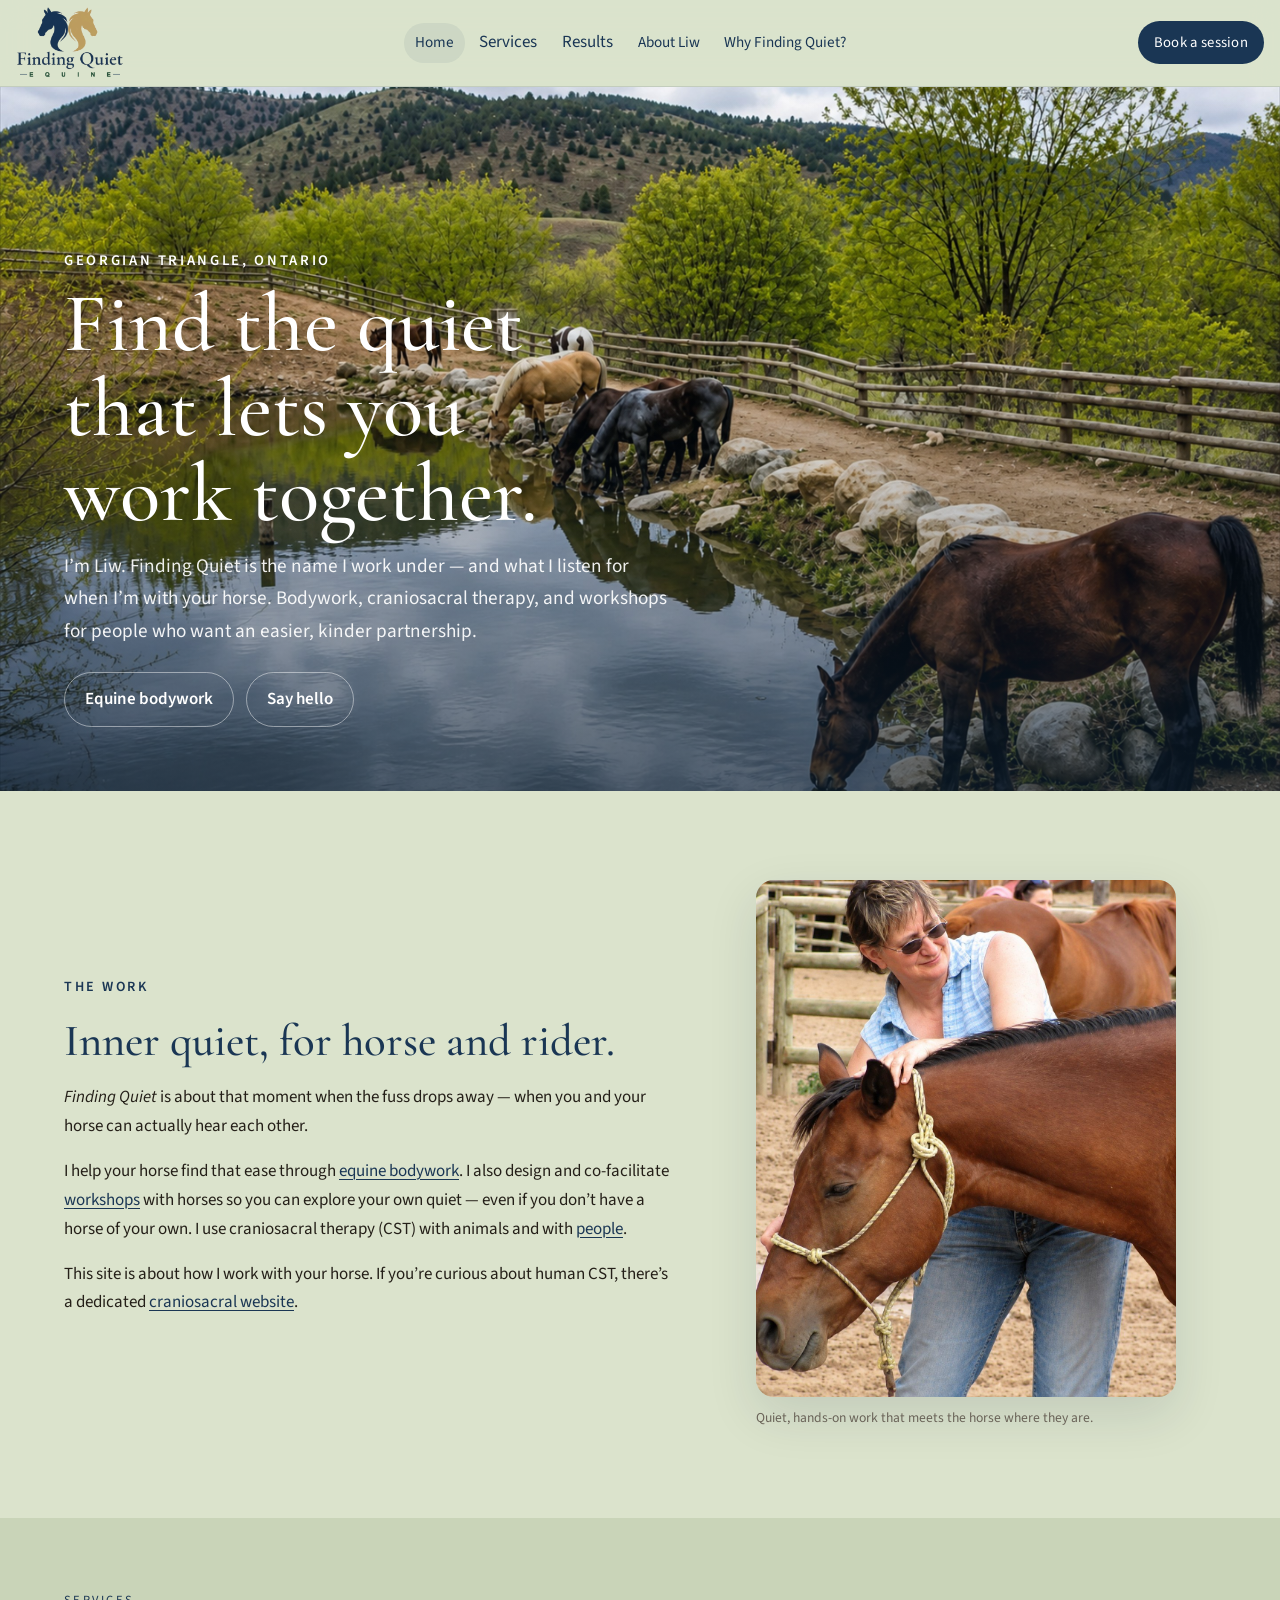
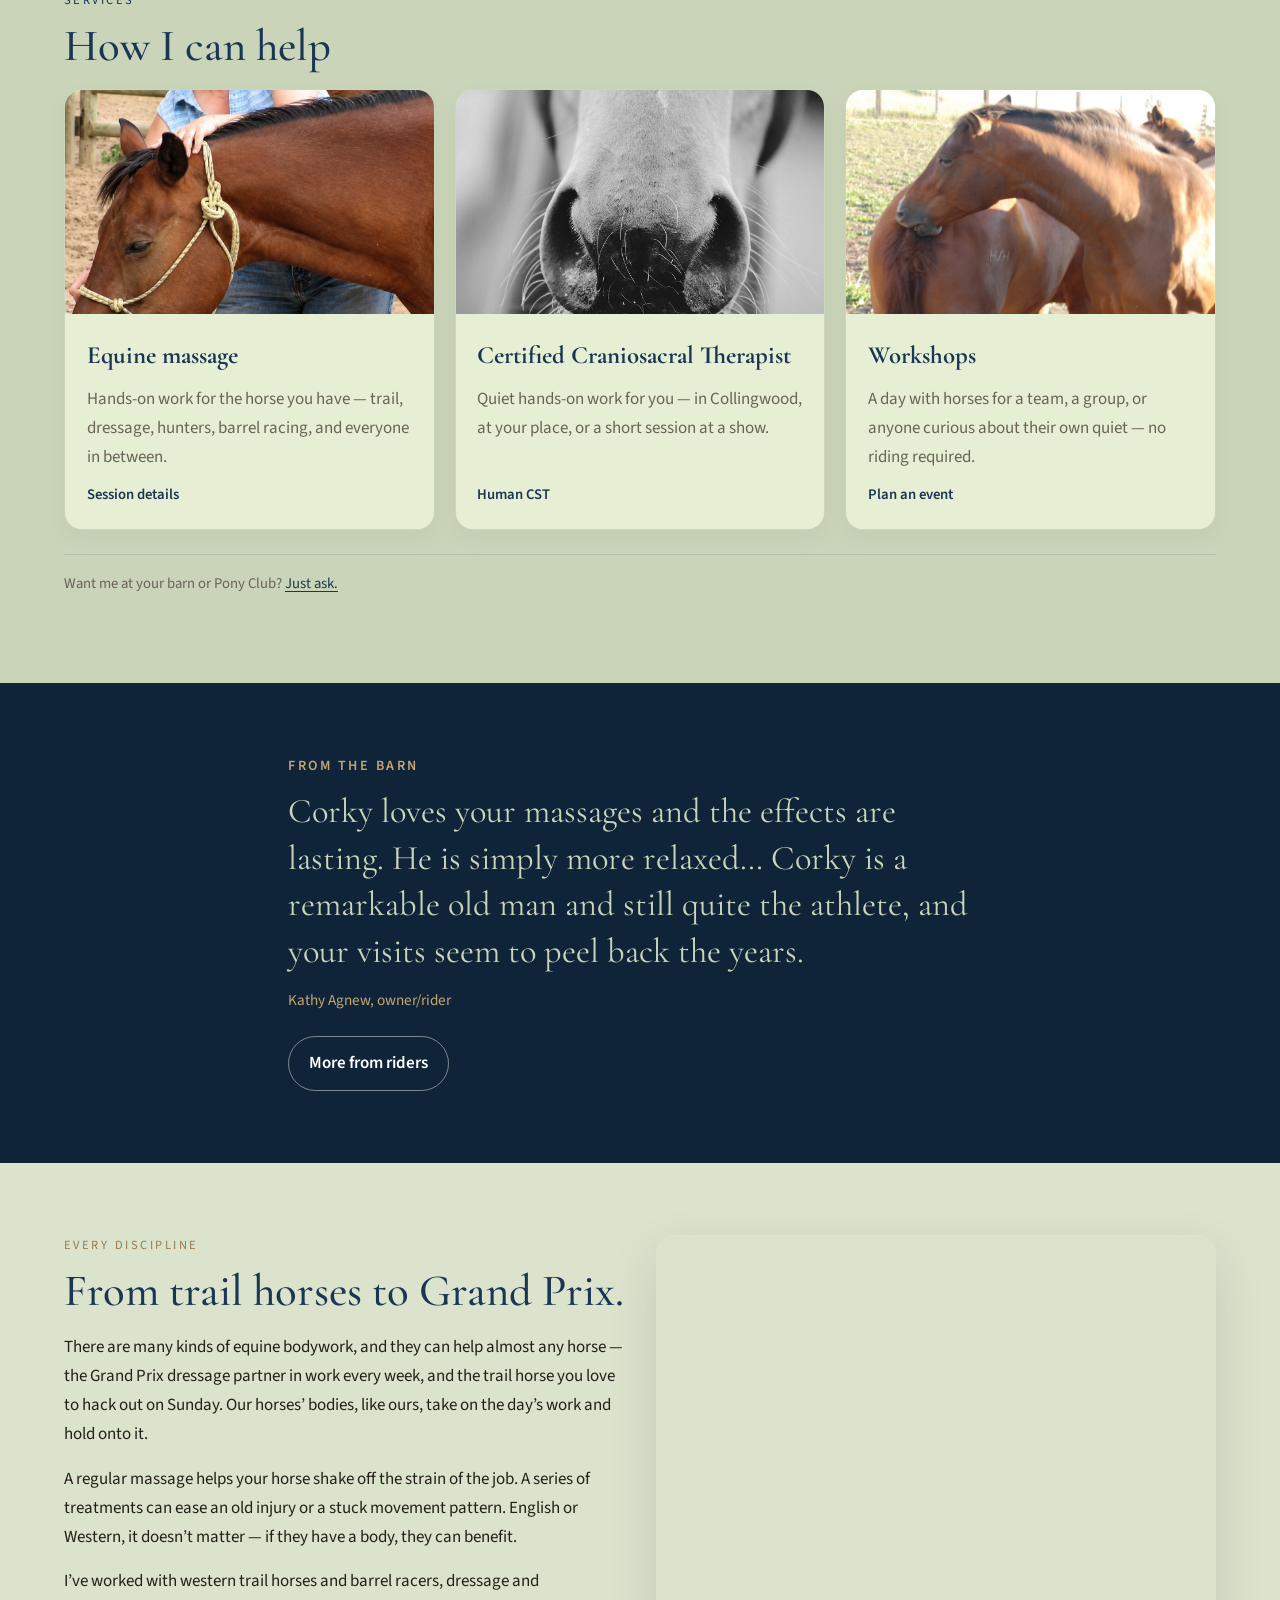
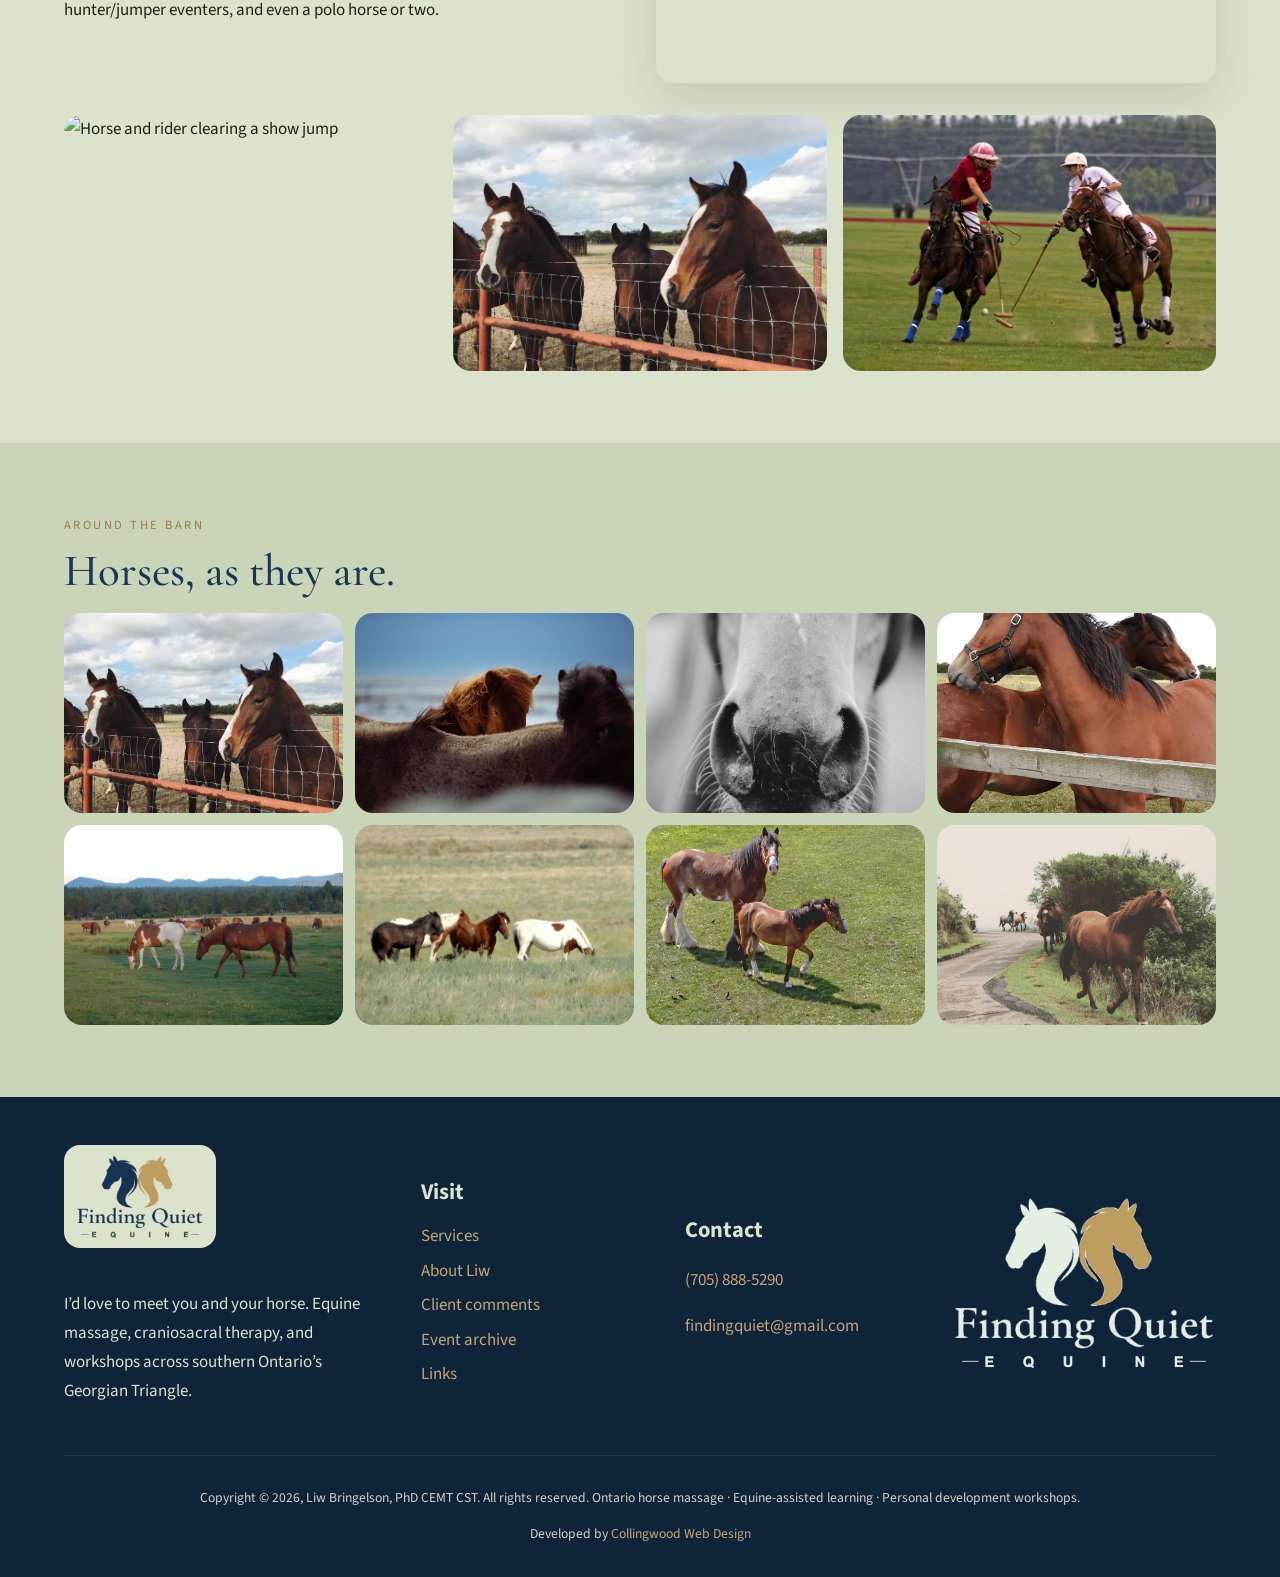
==== index.html @ 09d2da00 "Publish craniosacral bio, navy labels, and the Collaborative Health map. Co-authored-by: Cursor <cur" ====
<!DOCTYPE html>
<html lang="en">
<head>
  <meta charset="utf-8">
  <meta name="viewport" content="width=device-width, initial-scale=1">
  <title>Finding Quiet Equine | Ontario Horse Massage &amp; Craniosacral</title>
  <meta name="description" content="Finding Quiet Equine supports you and your horse through equine bodywork, craniosacral therapy, and workshops across Ontario’s Georgian Triangle.">
  <link rel="icon" href="favicon.png" type="image/png">
  <link rel="preconnect" href="https://fonts.googleapis.com">
  <link rel="preconnect" href="https://fonts.gstatic.com" crossorigin>
  <link href="https://fonts.googleapis.com/css2?family=Cormorant+Garamond:ital,wght@0,500;0,600;1,500&family=Source+Sans+3:wght@400;600;700&display=swap" rel="stylesheet">
  <link rel="stylesheet" href="css/styles.css">
</head>
<body>
  <a class="skip" href="#main">Skip to content</a>
  <header class="site-header">
    <div class="header-inner">
      <a class="logo" href="index.html">
        <img src="images/logo.png" alt="Finding Quiet Equine" width="220" height="149">
      </a>
      <button class="nav-toggle" type="button" aria-expanded="false" aria-controls="site-nav">Menu</button>
      <nav class="site-nav" id="site-nav" aria-label="Primary">
        <a href="index.html" aria-current="page">Home</a>
        <div class="nav-item">
          <button type="button">Services</button>
          <div class="dropdown">
            <a href="services.html">Overview</a>
            <a href="equine-massage.html">Equine Massage</a>
            <a href="craniosacral.html">Craniosacral</a>
            <a href="workshops.html">Workshops</a>
          </div>
        </div>
        <div class="nav-item">
          <button type="button">Results</button>
          <div class="dropdown">
            <a href="results.html">Overview</a>
            <a href="resources.html">Resources</a>
            <a href="comments.html">Comments</a>
            <a href="effects.html">Effects</a>
          </div>
        </div>
        <a href="about.html">About Liw</a>
        <a href="why-finding-quiet.html">Why Finding Quiet?</a>
      </nav>
      <a class="header-cta" href="about.html#contact">Book a session</a>
    </div>
  </header>

  <main id="main">
    <section class="hero">
      <img src="images/horses-drinking-2.jpg" alt="Horses drinking at a quiet pond after massage">
      <div class="hero-copy">
        <p class="kicker">Georgian Triangle, Ontario</p>
        <h1>Find the quiet that lets you work together.</h1>
        <p class="lede">I’m Liw. Finding Quiet is the name I work under — and what I listen for when I’m with your horse. Bodywork, craniosacral therapy, and workshops for people who want an easier, kinder partnership.</p>
        <div class="btn-row">
          <a class="btn btn-ghost" href="equine-massage.html">Equine bodywork</a>
          <a class="btn btn-ghost" href="about.html#contact">Say hello</a>
        </div>
      </div>
    </section>

    <section class="section">
      <div class="wrap split">
        <div class="prose">
          <p class="eyebrow eyebrow-lg eyebrow-navy">The work</p>
          <h2>Inner quiet, for horse and rider.</h2>
          <p><em>Finding Quiet</em> is about that moment when the fuss drops away — when you and your horse can actually hear each other.</p>
          <p>I help your horse find that ease through <a href="equine-massage.html">equine bodywork</a>. I also design and co-facilitate <a href="workshops.html">workshops</a> with horses so you can explore your own quiet — even if you don’t have a horse of your own. I use craniosacral therapy (CST) with animals and with <a href="craniosacral.html">people</a>.</p>
          <p>This site is about how I work with your horse. If you’re curious about human CST, there’s a dedicated <a href="http://findingquiet-cs.squarespace.com" rel="noopener">craniosacral website</a>.</p>
        </div>
        <figure>
          <img src="images/woman-petting-horse.jpg" alt="Liw with a calm bay horse">
          <figcaption class="caption">Quiet, hands-on work that meets the horse where they are.</figcaption>
        </figure>
      </div>
    </section>

    <section class="section section-cream">
      <div class="wrap">
        <p class="eyebrow eyebrow-navy">Services</p>
        <h2>How I can help</h2>
        <div class="cards">
          <a class="card" href="equine-massage.html">
            <div class="card-media">
              <img src="images/woman-petting-horse.jpg" alt="Liw with a calm bay horse">
            </div>
            <div class="card-body">
              <h3>Equine massage</h3>
              <p>Hands-on work for the horse you have — trail, dressage, hunters, barrel racing, and everyone in between.</p>
              <span class="more">Session details</span>
            </div>
          </a>
          <a class="card" href="craniosacral.html">
            <div class="card-media">
              <img src="images/horse-muzzle-bw.jpg" alt="Close black-and-white view of a horse’s muzzle">
            </div>
            <div class="card-body">
              <h3>Certified Craniosacral Therapist</h3>
              <p>Quiet hands-on work for you — in Collingwood, at your place, or a short session at a show.</p>
              <span class="more">Human CST</span>
            </div>
          </a>
          <a class="card" href="workshops.html">
            <div class="card-media">
              <img src="images/horses-resting.jpg" alt="Two horses resting, one leaning along the other’s side. Photo: Cheryl Dudley, CC BY 2.0" title="Cheryl Dudley, CC BY 2.0">
            </div>
            <div class="card-body">
              <h3>Workshops</h3>
              <p>A day with horses for a team, a group, or anyone curious about their own quiet — no riding required.</p>
              <span class="more">Plan an event</span>
            </div>
          </a>
        </div>
        <p class="note">Want me at your barn or Pony Club? <a href="about.html#contact">Just ask.</a></p>
      </div>
    </section>

    <section class="section section-navy">
      <div class="wrap quote-feature">
        <p class="eyebrow eyebrow-lg">From the barn</p>
        <blockquote>
          <p>Corky loves your massages and the effects are lasting. He is simply more relaxed… Corky is a remarkable old man and still quite the athlete, and your visits seem to peel back the years.</p>
          <footer>Kathy Agnew, owner/rider</footer>
        </blockquote>
        <a class="btn btn-ghost" href="comments.html">More from riders</a>
      </div>
    </section>

    <section class="section">
      <div class="wrap">
        <div class="two-col">
          <div>
            <p class="eyebrow">Every discipline</p>
            <h2>From trail horses to Grand Prix.</h2>
            <div class="prose">
              <p>There are many kinds of equine bodywork, and they can help almost any horse — the Grand Prix dressage partner in work every week, and the trail horse you love to hack out on Sunday. Our horses’ bodies, like ours, take on the day’s work and hold onto it.</p>
              <p>A regular massage helps your horse shake off the strain of the job. A series of treatments can ease an old injury or a stuck movement pattern. English or Western, it doesn’t matter — if they have a body, they can benefit.</p>
              <p>I’ve worked with western trail horses and barrel racers, dressage and hunter/jumper eventers, and even a polo horse or two.</p>
            </div>
          </div>
          <div class="map-embed">
            <iframe src="https://www.google.com/maps/embed?pb=!1m18!1m12!1m3!1d2845.6629522701023!2d-80.22694659999999!3d44.501572599999996!2m3!1f0!2f0!3f0!3m2!1i1024!2i768!4f13.1!3m3!1m2!1s0x882a7bd9382f4d71%3A0x2194c592717ca873!2sCollaborative%20Health%20Group!5e0!3m2!1sen!2sca!4v1789477790032!5m2!1sen!2sca" title="Collaborative Health Group on Google Maps" width="600" height="450" style="border:0;" allowfullscreen="" loading="lazy" referrerpolicy="strict-origin-when-cross-origin"></iframe>
          </div>
        </div>
        <div class="photo-row" style="margin-top: 2rem">
          <figure>
            <img src="https://media.cwd-cdn.com/finding-quiet/images/hunter-jumper.jpg" alt="Horse and rider clearing a show jump">
          </figure>
          <figure>
            <img src="images/bay-horses-fence.jpg" alt="Three bay horses looking over a farm fence">
          </figure>
          <figure>
            <img class="polo-hit" src="images/polo-hitting.jpg" alt="Polo player striking the ball on the field">
          </figure>
        </div>
      </div>
    </section>

    <section class="section section-cream">
      <div class="wrap">
        <p class="eyebrow">Around the barn</p>
        <h2>Horses, as they are.</h2>
        <div class="gallery">
          <figure>
            <img src="images/bay-horses-fence.jpg" alt="Three bay horses looking over a farm fence">
          </figure>
          <figure>
            <img src="images/horses-nuzzling.jpg" alt="Horses standing close on a cold morning">
          </figure>
          <figure>
            <img src="images/horse-muzzle-bw.jpg" alt="Black and white close-up of a horse muzzle">
          </figure>
          <figure>
            <img src="images/horses-grooming.jpg" alt="Two horses standing close in a paddock">
          </figure>
          <figure>
            <img src="images/horses-sunriver.jpg" alt="Horses in a pasture in Sunriver">
          </figure>
          <figure>
            <img src="images/wild-horses-3.jpg" alt="Horses walking through open grass">
          </figure>
          <figure>
            <img src="images/large-small-horse.jpg" alt="A large horse and a small horse standing together">
          </figure>
          <figure>
            <img src="images/horses-paved-road.jpg" alt="Horses standing on a paved country road">
          </figure>
        </div>
      </div>
    </section>
  </main>

  <footer class="site-footer">
    <div class="wrap footer-grid">
      <div>
        <a class="footer-logo" href="index.html">
          <img src="images/logo.png" alt="Finding Quiet Equine" width="220" height="149">
        </a>
        <p>I’d love to meet you and your horse. Equine massage, craniosacral therapy, and workshops across southern Ontario’s Georgian Triangle.</p>
      </div>
      <div>
        <h3>Visit</h3>
        <ul>
          <li><a href="services.html">Services</a></li>
          <li><a href="about.html">About Liw</a></li>
          <li><a href="comments.html">Client comments</a></li>
          <li><a href="events.html">Event archive</a></li>
          <li><a href="links.html">Links</a></li>
        </ul>
      </div>
      <div>
        <h3>Contact</h3>
        <p><a href="tel:+17058885290">(705) 888-5290</a></p>
        <p><a href="mailto:findingquiet@gmail.com">findingquiet@gmail.com</a></p>
      </div>
      <div class="footer-sketch" aria-hidden="true">
        <img src="images/logo-light.png" alt="">
      </div>
    </div>
    <div class="wrap legal">
      <p>Copyright © 2026, Liw Bringelson, PhD CEMT CST. All rights reserved. Ontario horse massage · Equine-assisted learning · Personal development workshops.</p>
      <p class="credit">Developed by <a href="https://www.collingwoodwebdesign.com/" rel="noopener">Collingwood Web Design</a></p>
    </div>
  </footer>
  <script src="js/nav.js"></script>
</body>
</html>
---- css/styles.css ----
:root {
  --navy: #1a3654;
  --navy-deep: #0f2438;
  --navy-soft: #2c4a6e;
  --cream: #c9d4b8;
  --paper: #dbe3cc;
  --card: #e6efd4;
  --tan: #c4a574;
  --tan-deep: #9a7b4f;
  --sage: #5d6f5b;
  --ink: #241f18;
  --muted: #6a6358;
  --line: rgba(26, 54, 84, 0.12);
  --white: #ffffff;
  --shadow: 0 18px 50px rgba(15, 36, 56, 0.12);
  --radius: 18px;
  --header-h: 5.35rem;
  --max: 72rem;
  --font-display: "Cormorant Garamond", "Times New Roman", serif;
  --font-body: "Source Sans 3", "Segoe UI", sans-serif;
}

*,
*::before,
*::after {
  box-sizing: border-box;
}

html {
  scroll-behavior: smooth;
}

body {
  margin: 0;
  color: var(--ink);
  background: var(--paper);
  font-family: var(--font-body);
  font-size: 1.0625rem;
  line-height: 1.7;
}

img {
  max-width: 100%;
  height: auto;
  display: block;
}

a {
  color: var(--navy);
  text-decoration-thickness: 1px;
  text-underline-offset: 0.18em;
}

a:hover {
  color: var(--tan-deep);
}

.skip {
  position: absolute;
  left: 1rem;
  top: -4rem;
  background: var(--navy);
  color: var(--white);
  padding: 0.6rem 1rem;
  z-index: 100;
}

.skip:focus {
  top: 1rem;
}

.wrap {
  width: min(calc(100% - 2rem), var(--max));
  margin-inline: auto;
}

.site-header {
  position: sticky;
  top: 0;
  z-index: 40;
  background: color-mix(in srgb, var(--paper) 92%, transparent);
  backdrop-filter: blur(14px);
  border-bottom: 1px solid var(--line);
}

.header-inner {
  width: min(calc(100% - 2rem), 80rem);
  margin-inline: auto;
  min-height: var(--header-h);
  display: flex;
  align-items: center;
  justify-content: space-between;
  gap: 0.75rem;
  position: relative;
}

.logo {
  display: flex;
  align-items: center;
  text-decoration: none;
  color: var(--navy);
  flex-shrink: 0;
}

.logo img {
  height: 4.55rem;
  width: auto;
  max-width: none;
}

.nav-toggle {
  display: none;
  border: 1px solid var(--navy);
  background: var(--navy);
  color: var(--white);
  border-radius: 999px;
  padding: 0.45rem 0.9rem;
  font: inherit;
  font-size: 0.9rem;
  font-weight: 600;
  cursor: pointer;
}

.nav-toggle:hover,
.nav-toggle[aria-expanded="true"] {
  background: var(--navy-soft);
  border-color: var(--navy-soft);
  color: var(--white);
}

.site-nav {
  display: flex;
  align-items: center;
  gap: 0.15rem;
}

.site-nav a {
  text-decoration: none;
  color: var(--navy);
  padding: 0.45rem 0.7rem;
  font-size: 0.95rem;
  border-radius: 999px;
}

.site-nav a:hover,
.site-nav a[aria-current="page"] {
  background: rgba(26, 54, 84, 0.07);
}

.nav-item {
  position: relative;
}

.nav-item > button {
  background: none;
  border: 0;
  font: inherit;
  color: var(--navy);
  padding: 0.45rem 0.7rem;
  border-radius: 999px;
  cursor: pointer;
}

.nav-item > button:hover,
.nav-item.open > button {
  background: rgba(26, 54, 84, 0.07);
}

.dropdown {
  display: none;
  position: absolute;
  top: calc(100% + 0.35rem);
  left: 0;
  min-width: 13rem;
  background: var(--white);
  border: 1px solid var(--line);
  border-radius: 14px;
  box-shadow: var(--shadow);
  padding: 0.4rem;
  z-index: 20;
}

.nav-item.open .dropdown,
.nav-item:hover .dropdown {
  display: grid;
}

.dropdown a {
  border-radius: 10px;
}

.header-cta {
  display: inline-flex;
  align-items: center;
  background: var(--navy);
  color: var(--white) !important;
  text-decoration: none;
  padding: 0.55rem 1rem;
  border-radius: 999px;
  font-size: 0.92rem;
  letter-spacing: 0.02em;
  white-space: nowrap;
}

.header-cta:hover {
  background: var(--navy-soft);
}

.hero {
  position: relative;
  min-height: min(82vh, 44rem);
  display: grid;
  align-items: end;
  color: var(--white);
  overflow: hidden;
}

.hero img,
.page-hero img {
  position: absolute;
  inset: 0;
  width: 100%;
  height: 100%;
  object-fit: cover;
}

.hero::after,
.page-hero::after {
  content: "";
  position: absolute;
  inset: 0;
}

.hero::after {
  background: linear-gradient(
    to top,
    rgba(15, 36, 56, 0.58) 0%,
    rgba(15, 36, 56, 0.22) 38%,
    rgba(15, 36, 56, 0.04) 68%,
    transparent 100%
  );
}

.page-hero::after {
  background: linear-gradient(
    to top,
    rgba(15, 36, 56, 0.6) 0%,
    rgba(15, 36, 56, 0.28) 55%,
    rgba(15, 36, 56, 0.08) 100%
  );
}

.hero-copy,
.page-hero-copy {
  position: relative;
  z-index: 1;
  width: min(calc(100% - 2rem), var(--max));
  margin: 0 auto 4rem;
}

.kicker {
  display: inline-block;
  letter-spacing: 0.22em;
  text-transform: uppercase;
  font-size: 0.78rem;
  color: var(--tan);
  margin-bottom: 0.6rem;
}

.hero .kicker,
.page-hero .kicker {
  color: var(--white);
  font-size: 0.92rem;
  font-weight: 600;
  letter-spacing: 0.18em;
}

.page-hero .kicker-navy {
  color: var(--navy);
}

.hero h1,
.page-hero h1 {
  font-family: var(--font-display);
  font-weight: 500;
  font-size: clamp(2.6rem, 7vw, 5.2rem);
  line-height: 1.02;
  margin: 0 0 0.8rem;
  max-width: 14ch;
}

.lede {
  max-width: 38rem;
  font-size: 1.2rem;
  margin: 0 0 1.5rem;
  color: rgba(255, 255, 255, 0.92);
}

.btn-row {
  display: flex;
  flex-wrap: wrap;
  gap: 0.75rem;
}

.btn {
  display: inline-flex;
  align-items: center;
  justify-content: center;
  text-decoration: none;
  border-radius: 999px;
  padding: 0.75rem 1.25rem;
  font-weight: 600;
}

.btn-primary {
  background: var(--tan);
  color: var(--navy-deep) !important;
}

.btn-primary:hover {
  background: #d4b98a;
}

.section-navy .btn-primary {
  background: var(--paper);
  color: var(--navy) !important;
}

.section-navy .btn-primary:hover {
  background: var(--cream);
}

.btn-ghost {
  background: transparent;
  color: var(--white) !important;
  border: 1px solid rgba(255, 255, 255, 0.45);
}

.btn-ghost:hover {
  background: rgba(255, 255, 255, 0.12);
}

.page-hero {
  position: relative;
  min-height: 22rem;
  display: grid;
  align-items: end;
  color: var(--white);
  overflow: hidden;
}

.page-hero-copy {
  margin-bottom: 2.4rem;
}

.page-hero h1 {
  max-width: 20ch;
  font-size: clamp(2.1rem, 5vw, 3.6rem);
}

.section {
  padding: 4.5rem 0;
}

.section-cream {
  background: var(--cream);
}

.section-navy {
  background: var(--navy-deep);
  color: var(--cream);
}

.section-navy a {
  color: var(--tan);
}

.eyebrow {
  letter-spacing: 0.2em;
  text-transform: uppercase;
  font-size: 0.78rem;
  color: var(--tan-deep);
  margin: 0 0 0.6rem;
}

.eyebrow-lg {
  color: var(--tan-deep);
  font-size: 0.88rem;
  font-weight: 600;
  letter-spacing: 0.18em;
}

.eyebrow-navy {
  color: var(--navy);
}

.section-navy .eyebrow-lg {
  color: var(--tan);
}

h2 {
  font-family: var(--font-display);
  font-size: clamp(1.9rem, 4vw, 2.8rem);
  font-weight: 500;
  line-height: 1.15;
  margin: 0 0 1rem;
  color: var(--navy);
}

.section-navy h2 {
  color: var(--cream);
}

.prose {
  max-width: 44rem;
}

.prose p,
.prose li {
  margin: 0 0 1rem;
}

.prose ul {
  padding-left: 1.15rem;
}

.split {
  display: grid;
  grid-template-columns: 1.1fr 0.9fr;
  gap: 2.5rem;
  align-items: center;
}

.split img,
.frame img {
  width: 100%;
  border-radius: var(--radius);
  box-shadow: var(--shadow);
}

.caption {
  font-size: 0.85rem;
  color: var(--muted);
  margin-top: 0.55rem;
}

.cards {
  display: grid;
  grid-template-columns: repeat(3, 1fr);
  gap: 1.25rem;
}

.card {
  background: var(--card);
  border: 1px solid color-mix(in srgb, var(--sage) 20%, transparent);
  border-radius: var(--radius);
  padding: 0;
  overflow: hidden;
  display: flex;
  flex-direction: column;
  text-decoration: none;
  color: inherit;
  box-shadow: 0 8px 24px rgba(15, 36, 56, 0.04);
  transition: transform 0.22s ease, box-shadow 0.22s ease;
}

.card-media {
  height: 14rem;
  flex-shrink: 0;
  overflow: hidden;
  background: #c5b89a;
}

.card-media img,
.card img {
  width: 100%;
  height: 14rem;
  object-fit: cover;
  object-position: center 50%;
  flex-shrink: 0;
}

.card-body {
  padding: 1.25rem 1.35rem 1.4rem;
  display: flex;
  flex-direction: column;
  gap: 0.6rem;
  flex: 1;
  background: var(--card);
}

.card:not(:has(img)) {
  padding: 1.4rem;
}

.card:hover {
  transform: translateY(-3px);
  box-shadow: var(--shadow);
  color: inherit;
}

.card h3 {
  font-family: var(--font-display);
  font-size: 1.55rem;
  margin: 0;
  color: var(--navy);
}

.card p {
  margin: 0;
  color: var(--muted);
  flex: 1;
}

.card .more {
  font-weight: 600;
  color: var(--navy);
  font-size: 0.92rem;
}

.photo-row {
  display: grid;
  grid-template-columns: repeat(3, 1fr);
  gap: 1rem;
}

.photo-row figure {
  margin: 0;
}

.photo-row img {
  width: 100%;
  height: 16rem;
  object-fit: cover;
  border-radius: var(--radius);
}

.photo-row .polo-hit {
  object-position: center 70%;
}

.map-embed iframe {
  display: block;
  width: 100%;
  height: 28rem;
  border: 0;
  border-radius: var(--radius);
  box-shadow: var(--shadow);
}

.gallery {
  display: grid;
  grid-template-columns: repeat(4, 1fr);
  gap: 0.75rem;
}

.gallery figure {
  margin: 0;
}

.gallery img {
  width: 100%;
  height: 12.5rem;
  object-fit: cover;
  border-radius: var(--radius);
}

.quote {
  background: var(--white);
  border-left: 4px solid var(--tan);
  border-radius: 0 var(--radius) var(--radius) 0;
  padding: 1.3rem 1.4rem;
  margin: 0 0 1.25rem;
}

.quote p {
  font-family: var(--font-display);
  font-size: 1.25rem;
  line-height: 1.45;
  margin: 0 0 0.85rem;
}

.quote footer {
  color: var(--muted);
  font-size: 0.92rem;
}

.quote-feature {
  max-width: 44rem;
}

.quote-feature blockquote {
  margin: 0 0 1.4rem;
}

.quote-feature blockquote p {
  font-family: var(--font-display);
  font-size: clamp(1.55rem, 3.4vw, 2.15rem);
  line-height: 1.35;
  color: var(--cream);
  margin: 0 0 0.85rem;
}

.quote-feature footer {
  color: var(--tan);
  font-size: 0.95rem;
}

.steps {
  display: grid;
  gap: 1rem;
}

.step {
  display: grid;
  grid-template-columns: auto 1fr;
  gap: 1rem;
  align-items: start;
}

.step h3 {
  margin: 0 0 0.25rem;
  color: var(--navy);
}

.step p {
  margin: 0;
}

.num {
  width: 2.3rem;
  height: 2.3rem;
  border-radius: 50%;
  background: var(--navy);
  color: var(--cream);
  display: grid;
  place-items: center;
  font-weight: 700;
}

.rate-list {
  display: grid;
  gap: 0.8rem;
  margin: 1.2rem 0;
}

.rate {
  background: var(--white);
  border-radius: 14px;
  padding: 1rem 1.15rem;
  border: 1px solid var(--line);
}

.rate strong {
  display: block;
  color: var(--navy);
}

.compare {
  display: grid;
  grid-template-columns: 1fr 1fr;
  gap: 0.75rem;
  margin: 1rem 0 2rem;
}

.compare figure {
  margin: 0;
}

.compare img {
  width: 100%;
  height: 14rem;
  object-fit: cover;
  border-radius: 12px;
}

.compare figcaption {
  font-size: 0.82rem;
  color: var(--muted);
  margin-top: 0.4rem;
}

.link-list {
  display: grid;
  gap: 1rem;
}

.link-card {
  background: var(--white);
  border: 1px solid var(--line);
  border-radius: 14px;
  padding: 1.1rem 1.2rem;
}

.link-card h3 {
  margin: 0 0 0.35rem;
  font-size: 1.15rem;
}

.timeline {
  display: grid;
  gap: 1.5rem;
}

.timeline h3 {
  margin: 0 0 0.5rem;
  color: var(--navy);
}

.note {
  font-size: 0.92rem;
  color: var(--muted);
  border-top: 1px solid var(--line);
  padding-top: 1rem;
  margin-top: 1.5rem;
}

.contact-panel {
  display: grid;
  grid-template-columns: 1.2fr 0.8fr;
  gap: 2rem;
  align-items: center;
}

.contact-actions a {
  display: block;
  font-size: 1.2rem;
  font-weight: 600;
  text-decoration: none;
  margin-bottom: 0.45rem;
}

.site-footer {
  background: var(--navy-deep);
  color: #d7cfc3;
  padding: 3rem 0 2rem;
}

.footer-grid {
  display: grid;
  grid-template-columns: 1.4fr 1fr 1fr 1.15fr;
  gap: 2rem;
  align-items: center;
}

.footer-logo {
  display: inline-block;
  background: var(--paper);
  border-radius: 16px;
  padding: 0.55rem 0.75rem 0.45rem;
  margin: 0 0 1rem;
}

.footer-logo img {
  height: 5.4rem;
  width: auto;
}

.footer-grid > div:first-child > p {
  color: var(--paper);
}

.site-footer h2,
.site-footer h3 {
  font-size: 1.4rem;
  margin: 0 0 0.7rem;
}

.site-footer h2 {
  color: var(--cream);
}

.site-footer h3 {
  color: var(--paper);
}

.site-footer a {
  color: var(--tan);
  text-decoration: none;
}

.footer-grid a:hover {
  color: var(--paper);
  text-decoration: underline;
  text-underline-offset: 0.2em;
}

.site-footer ul {
  list-style: none;
  margin: 0;
  padding: 0;
}

.site-footer li {
  margin-bottom: 0.35rem;
}

.footer-sketch {
  display: flex;
  justify-content: flex-end;
  align-items: center;
  pointer-events: none;
}

.footer-sketch img {
  width: min(100%, 16.5rem);
  height: auto;
}

.legal {
  margin-top: 2rem;
  padding-top: 1rem;
  border-top: 1px solid rgba(255, 255, 255, 0.1);
  font-size: 0.85rem;
  text-align: center;
}

.legal .credit {
  margin: 0.45rem 0 0;
}

.portrait {
  width: 100%;
  max-height: 38rem;
  object-fit: cover;
  object-position: center 18%;
}

.two-col {
  display: grid;
  grid-template-columns: 1fr 1fr;
  gap: 2rem;
  align-items: start;
}

.topic-list {
  columns: 2;
  gap: 2rem;
  margin: 0 0 1.5rem;
  padding-left: 1.2rem;
}

@media (max-width: 1120px) {
  .gallery {
    grid-template-columns: repeat(2, 1fr);
  }

  .split,
  .cards,
  .photo-row,
  .contact-panel,
  .compare,
  .two-col {
    grid-template-columns: 1fr;
  }

  .footer-grid {
    grid-template-columns: 1fr 1fr;
    grid-template-areas:
      "brand brand"
      "visit sketch"
      "contact sketch";
    align-items: start;
  }

  .footer-grid > div:first-child {
    grid-area: brand;
  }

  .footer-grid > div:nth-child(2) {
    grid-area: visit;
  }

  .footer-grid > div:nth-child(3) {
    grid-area: contact;
  }

  .footer-sketch {
    grid-area: sketch;
    align-self: center;
  }

  .topic-list {
    columns: 1;
  }

  :root {
    --header-h: 4.7rem;
  }

  .logo img {
    height: 3.85rem;
  }

  .nav-toggle {
    display: inline-flex;
    margin-left: auto;
  }

  .header-cta {
    display: none;
  }

  .site-nav {
    display: none;
    position: absolute;
    top: var(--header-h);
    left: 0;
    right: 0;
    background: var(--paper);
    border-bottom: 1px solid var(--line);
    flex-direction: column;
    align-items: stretch;
    padding: 0.75rem 1rem 1.1rem;
  }

  body.nav-open .site-nav {
    display: flex;
  }

  .dropdown {
    position: static;
    display: none;
    box-shadow: none;
    border: 0;
    padding: 0 0 0 0.7rem;
    background: transparent;
  }

  .nav-item.open .dropdown {
    display: grid;
  }
}

@media (max-width: 520px) {
  .footer-grid {
    grid-template-columns: 1fr;
    grid-template-areas:
      "brand"
      "visit"
      "contact"
      "sketch";
  }

  .footer-sketch {
    justify-content: flex-start;
  }
}
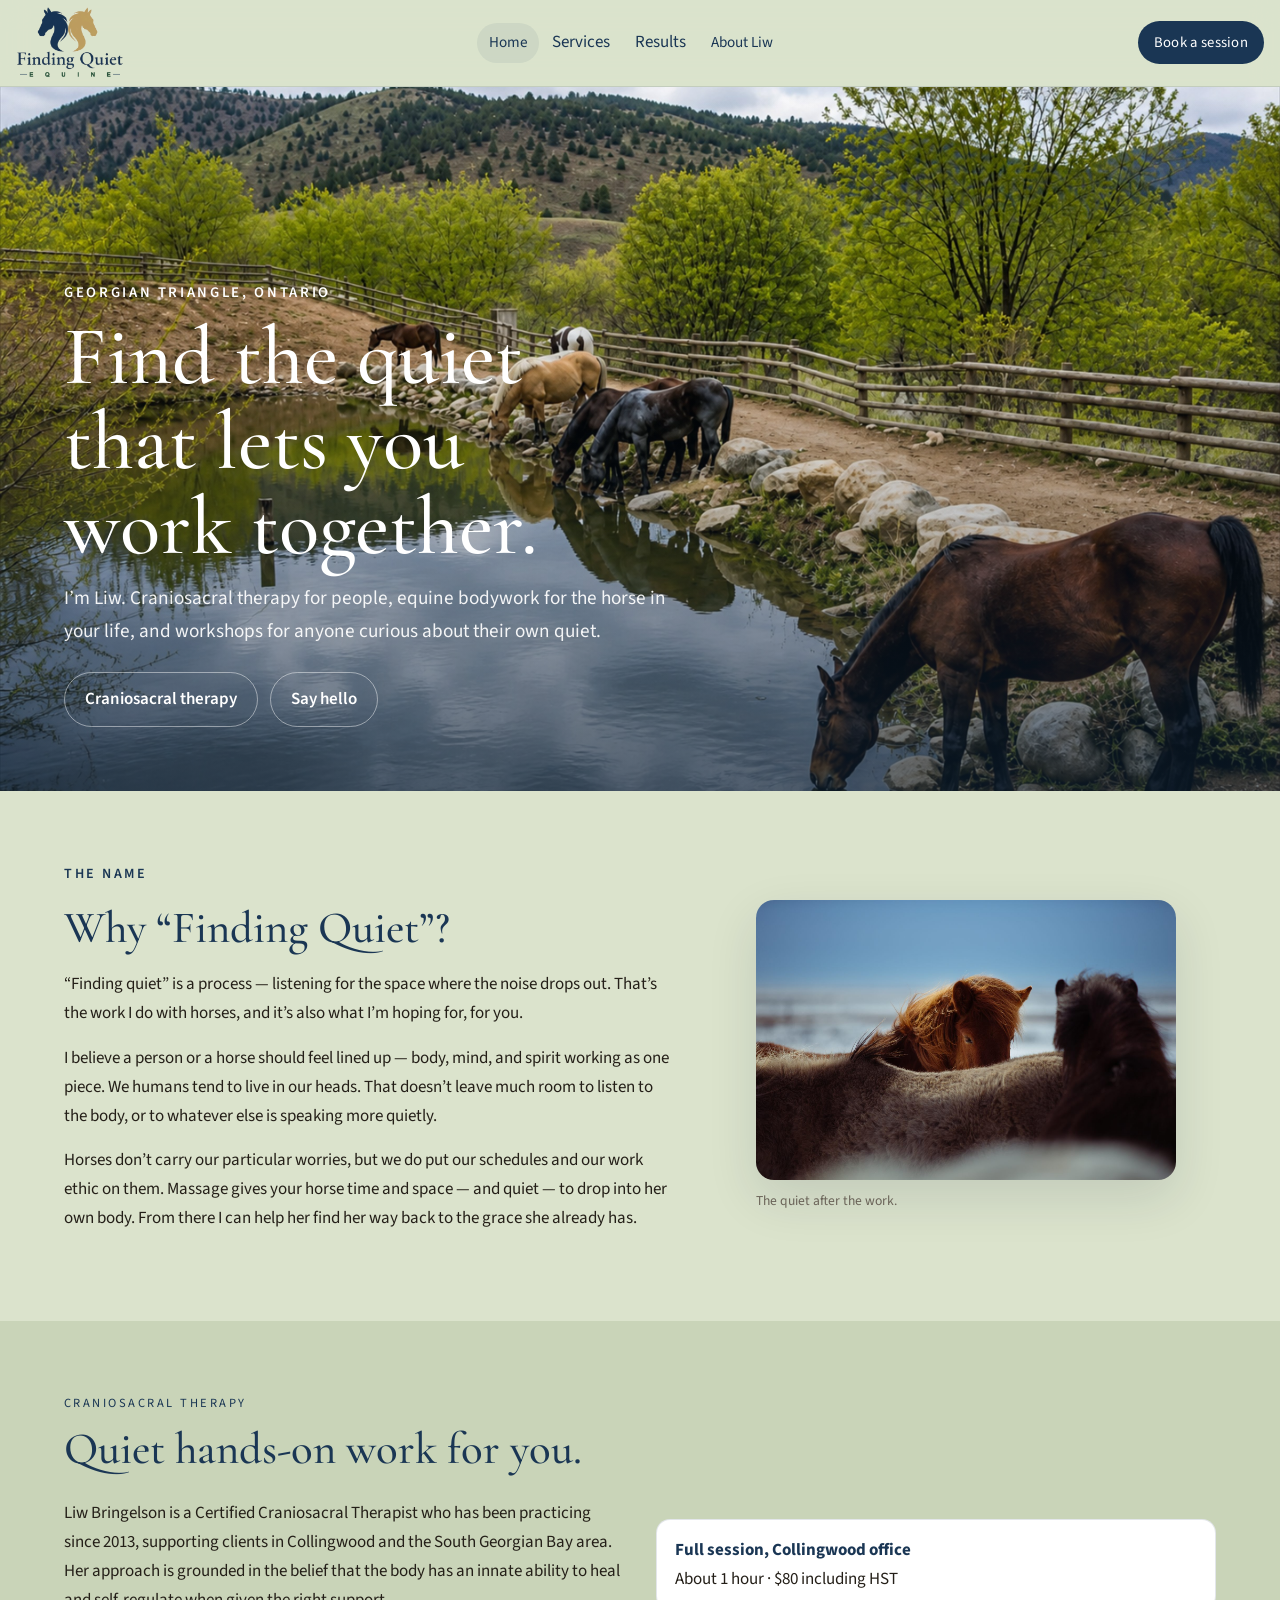
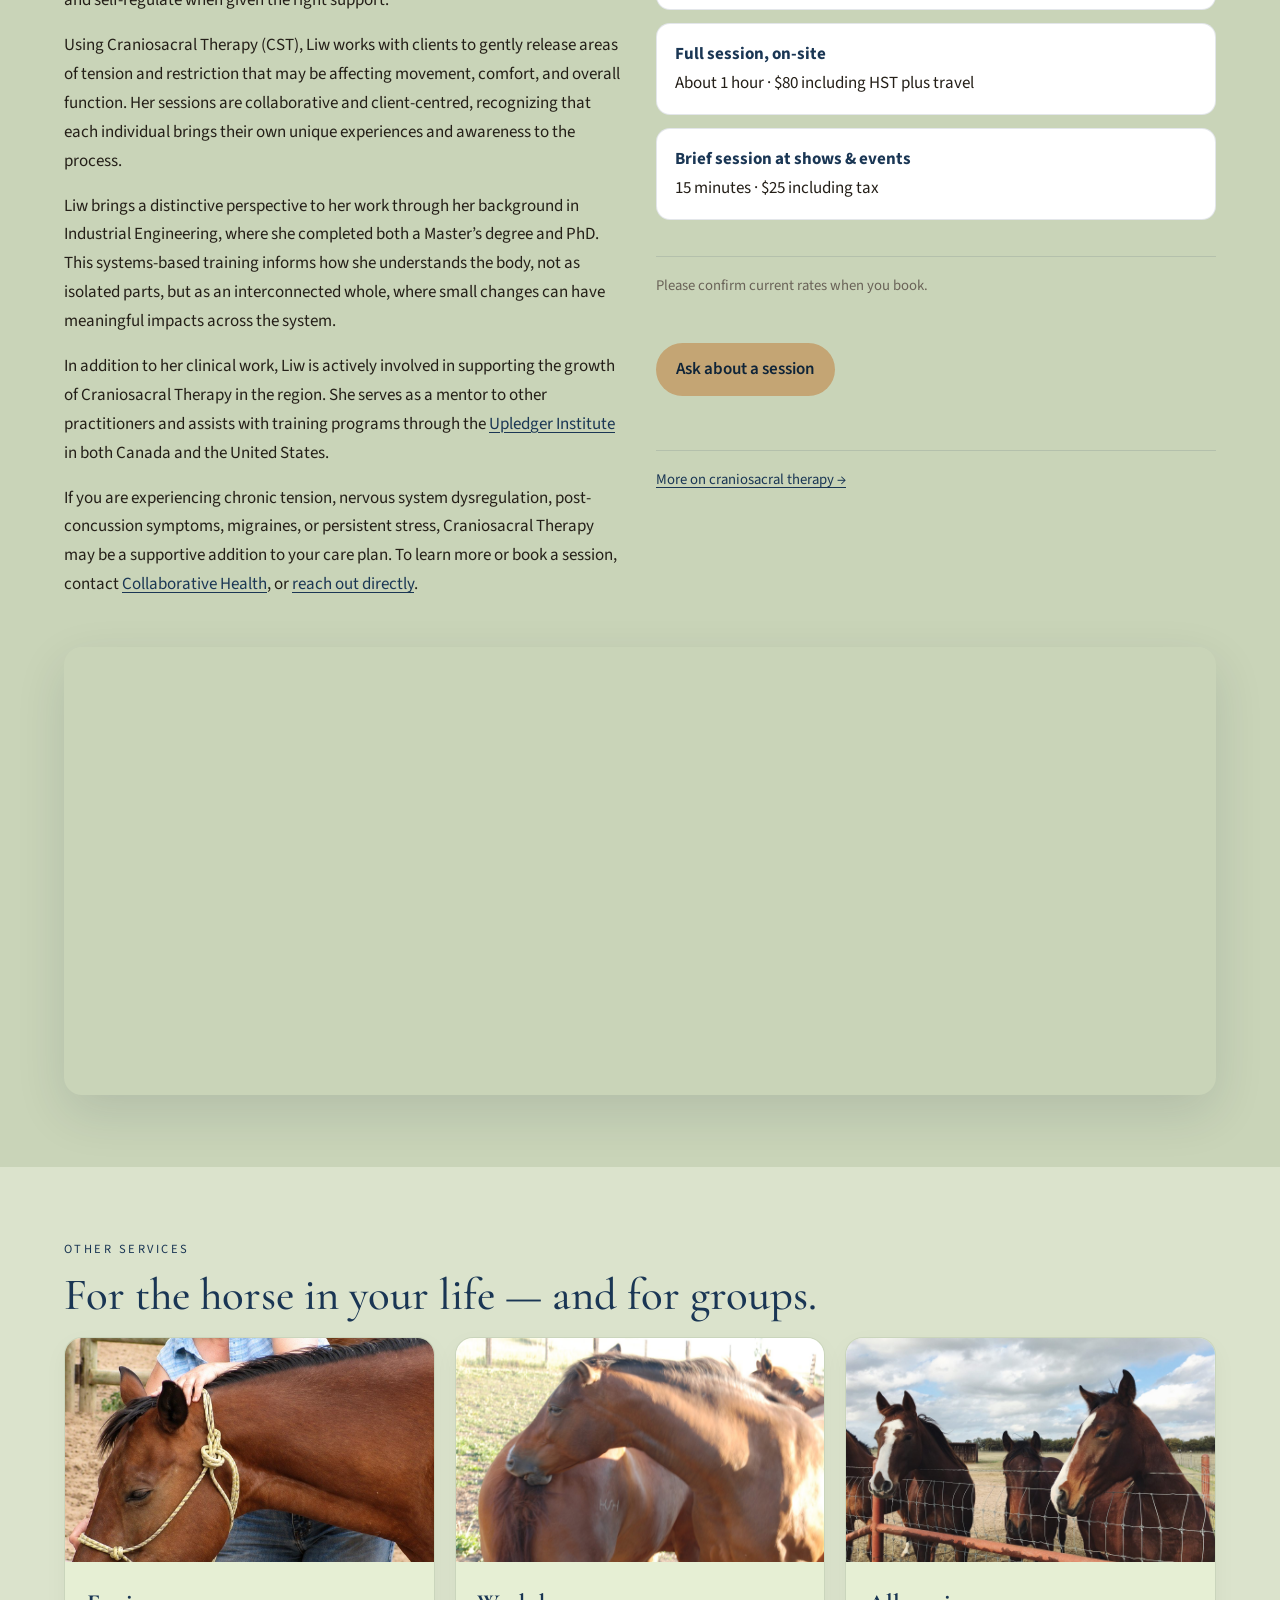
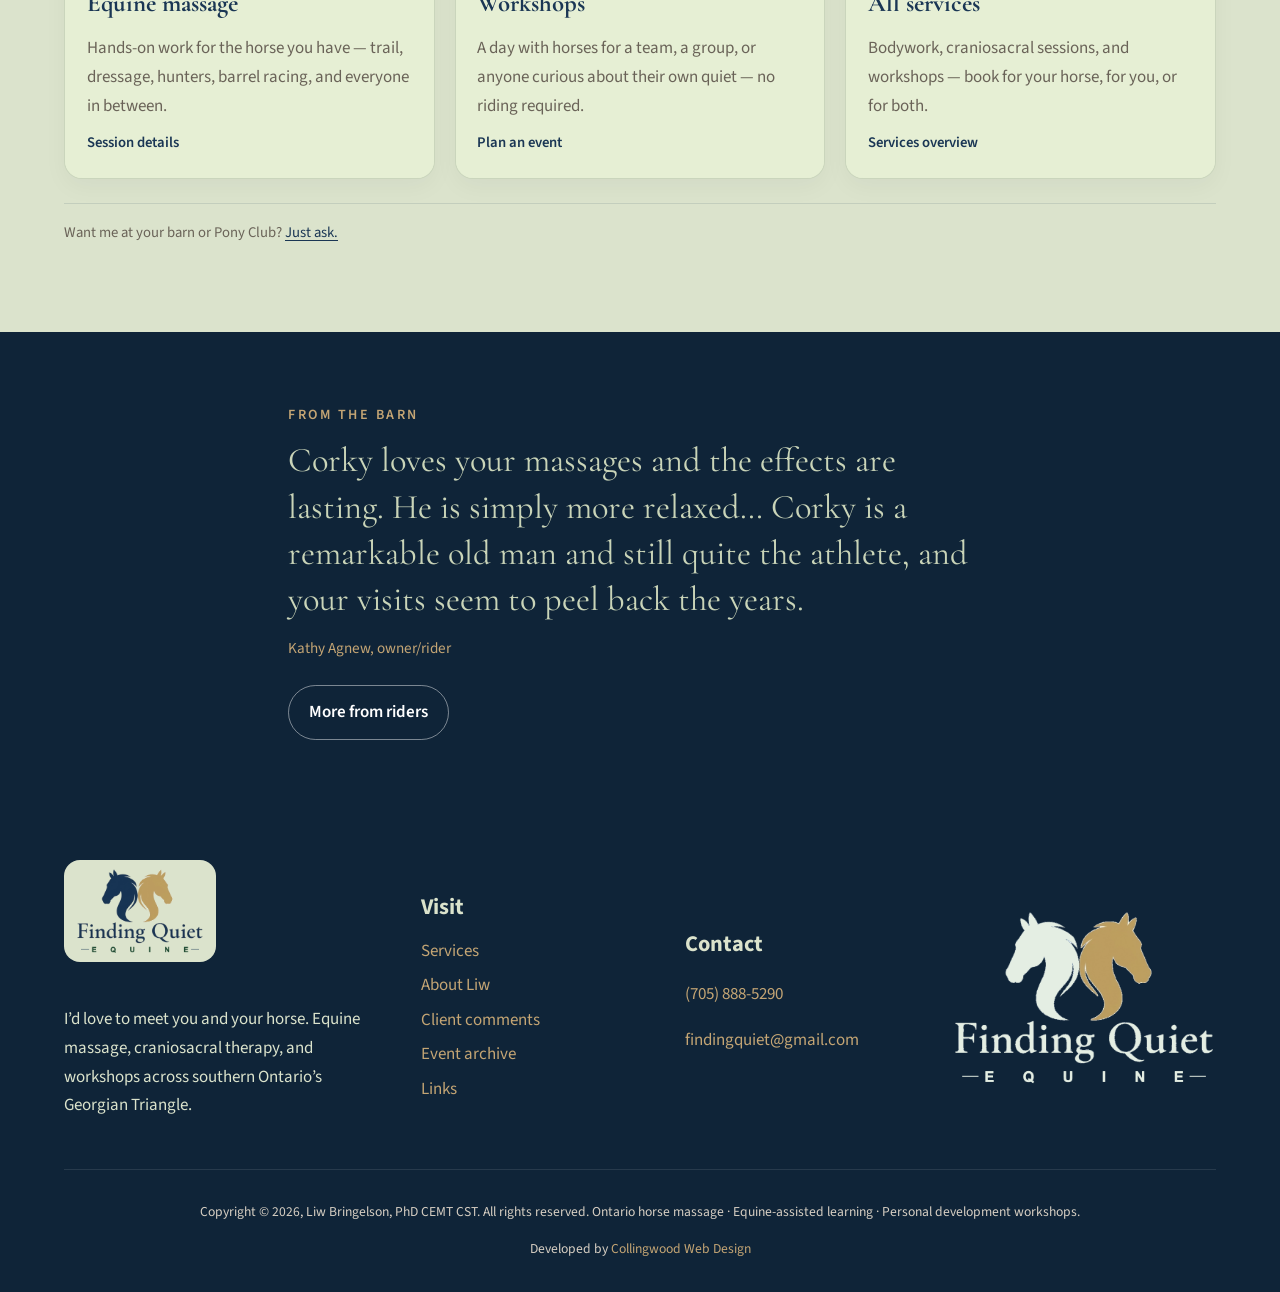
==== commit 7492a3cb: "Make the home page lead with craniosacral and Why Finding Quiet. Fold philosophy and CST content int" ====
--- a/index.html
+++ b/index.html
@@ -3,8 +3,8 @@
 <head>
   <meta charset="utf-8">
   <meta name="viewport" content="width=device-width, initial-scale=1">
-  <title>Finding Quiet Equine | Ontario Horse Massage &amp; Craniosacral</title>
-  <meta name="description" content="Finding Quiet Equine supports you and your horse through equine bodywork, craniosacral therapy, and workshops across Ontario’s Georgian Triangle.">
+  <title>Finding Quiet Equine | Craniosacral Therapy &amp; Horse Massage</title>
+  <meta name="description" content="Finding Quiet with Liw Bringelson — craniosacral therapy for people, equine bodywork, and workshops across Ontario’s Georgian Triangle.">
   <link rel="icon" href="favicon.png" type="image/png">
   <link rel="preconnect" href="https://fonts.googleapis.com">
   <link rel="preconnect" href="https://fonts.gstatic.com" crossorigin>
@@ -40,7 +40,6 @@
           </div>
         </div>
         <a href="about.html">About Liw</a>
-        <a href="why-finding-quiet.html">Why Finding Quiet?</a>
       </nav>
       <a class="header-cta" href="about.html#contact">Book a session</a>
     </div>
@@ -52,34 +51,70 @@
       <div class="hero-copy">
         <p class="kicker">Georgian Triangle, Ontario</p>
         <h1>Find the quiet that lets you work together.</h1>
-        <p class="lede">I’m Liw. Finding Quiet is the name I work under — and what I listen for when I’m with your horse. Bodywork, craniosacral therapy, and workshops for people who want an easier, kinder partnership.</p>
+        <p class="lede">I’m Liw. Craniosacral therapy for people, equine bodywork for the horse in your life, and workshops for anyone curious about their own quiet.</p>
         <div class="btn-row">
-          <a class="btn btn-ghost" href="equine-massage.html">Equine bodywork</a>
+          <a class="btn btn-ghost" href="#craniosacral">Craniosacral therapy</a>
           <a class="btn btn-ghost" href="about.html#contact">Say hello</a>
         </div>
       </div>
     </section>
 
-    <section class="section">
+    <section class="section" id="why-finding-quiet">
       <div class="wrap split">
         <div class="prose">
-          <p class="eyebrow eyebrow-lg eyebrow-navy">The work</p>
-          <h2>Inner quiet, for horse and rider.</h2>
-          <p><em>Finding Quiet</em> is about that moment when the fuss drops away — when you and your horse can actually hear each other.</p>
-          <p>I help your horse find that ease through <a href="equine-massage.html">equine bodywork</a>. I also design and co-facilitate <a href="workshops.html">workshops</a> with horses so you can explore your own quiet — even if you don’t have a horse of your own. I use craniosacral therapy (CST) with animals and with <a href="craniosacral.html">people</a>.</p>
-          <p>This site is about how I work with your horse. If you’re curious about human CST, there’s a dedicated <a href="http://findingquiet-cs.squarespace.com" rel="noopener">craniosacral website</a>.</p>
+          <p class="eyebrow eyebrow-lg eyebrow-navy">The name</p>
+          <h2>Why “Finding Quiet”?</h2>
+          <p>“Finding quiet” is a process — listening for the space where the noise drops out. That’s the work I do with horses, and it’s also what I’m hoping for, for you.</p>
+          <p>I believe a person or a horse should feel lined up — body, mind, and spirit working as one piece. We humans tend to live in our heads. That doesn’t leave much room to listen to the body, or to whatever else is speaking more quietly.</p>
+          <p>Horses don’t carry our particular worries, but we do put our schedules and our work ethic on them. Massage gives your horse time and space — and quiet — to drop into her own body. From there I can help her find her way back to the grace she already has.</p>
         </div>
         <figure>
-          <img src="images/woman-petting-horse.jpg" alt="Liw with a calm bay horse">
-          <figcaption class="caption">Quiet, hands-on work that meets the horse where they are.</figcaption>
+          <img src="images/horses-nuzzling.jpg" alt="Horses standing close together on a cold morning">
+          <figcaption class="caption">The quiet after the work.</figcaption>
         </figure>
       </div>
     </section>
 
-    <section class="section section-cream">
+    <section class="section section-cream" id="craniosacral">
       <div class="wrap">
-        <p class="eyebrow eyebrow-navy">Services</p>
-        <h2>How I can help</h2>
+        <p class="eyebrow eyebrow-navy">Craniosacral therapy</p>
+        <h2>Quiet hands-on work for you.</h2>
+      </div>
+      <div class="wrap two-col" style="margin-top:1.5rem">
+        <div class="prose">
+          <p>Liw Bringelson is a Certified Craniosacral Therapist who has been practicing since 2013, supporting clients in Collingwood and the South Georgian Bay area. Her approach is grounded in the belief that the body has an innate ability to heal and self-regulate when given the right support.</p>
+          <p>Using Craniosacral Therapy (CST), Liw works with clients to gently release areas of tension and restriction that may be affecting movement, comfort, and overall function. Her sessions are collaborative and client-centred, recognizing that each individual brings their own unique experiences and awareness to the process.</p>
+          <p>Liw brings a distinctive perspective to her work through her background in Industrial Engineering, where she completed both a Master’s degree and PhD. This systems-based training informs how she understands the body, not as isolated parts, but as an interconnected whole, where small changes can have meaningful impacts across the system.</p>
+          <p>In addition to her clinical work, Liw is actively involved in supporting the growth of Craniosacral Therapy in the region. She serves as a mentor to other practitioners and assists with training programs through the <a href="https://www.upledger.com/">Upledger Institute</a> in both Canada and the United States.</p>
+          <p>If you are experiencing chronic tension, nervous system dysregulation, post-concussion symptoms, migraines, or persistent stress, Craniosacral Therapy may be a supportive addition to your care plan. To learn more or book a session, contact <a href="https://collaborativehealthcollingwood.com/services/craniosacral-therapy/" rel="noopener">Collaborative Health</a>, or <a href="about.html#contact">reach out directly</a>.</p>
+        </div>
+        <div class="rate-list">
+          <div class="rate">
+            <strong>Full session, Collingwood office</strong>
+            About 1 hour · $80 including HST
+          </div>
+          <div class="rate">
+            <strong>Full session, on-site</strong>
+            About 1 hour · $80 including HST plus travel
+          </div>
+          <div class="rate">
+            <strong>Brief session at shows &amp; events</strong>
+            15 minutes · $25 including tax
+          </div>
+          <p class="note">Please confirm current rates when you book.</p>
+          <p><a class="btn btn-primary" href="about.html#contact">Ask about a session</a></p>
+          <p class="note"><a href="craniosacral.html">More on craniosacral therapy →</a></p>
+        </div>
+      </div>
+      <div class="wrap map-embed" style="margin-top:2rem">
+        <iframe src="https://www.google.com/maps/embed?pb=!1m18!1m12!1m3!1d2845.6629522701023!2d-80.22694659999999!3d44.501572599999996!2m3!1f0!2f0!3f0!3m2!1i1024!2i768!4f13.1!3m3!1m2!1s0x882a7bd9382f4d71%3A0x2194c592717ca873!2sCollaborative%20Health%20Group!5e0!3m2!1sen!2sca!4v1789477790032!5m2!1sen!2sca" title="Collaborative Health Group on Google Maps" width="600" height="450" style="border:0;" allowfullscreen="" loading="lazy" referrerpolicy="strict-origin-when-cross-origin"></iframe>
+      </div>
+    </section>
+
+    <section class="section">
+      <div class="wrap">
+        <p class="eyebrow eyebrow-navy">Other services</p>
+        <h2>For the horse in your life — and for groups.</h2>
         <div class="cards">
           <a class="card" href="equine-massage.html">
             <div class="card-media">
@@ -91,16 +126,6 @@
               <span class="more">Session details</span>
             </div>
           </a>
-          <a class="card" href="craniosacral.html">
-            <div class="card-media">
-              <img src="images/horse-muzzle-bw.jpg" alt="Close black-and-white view of a horse’s muzzle">
-            </div>
-            <div class="card-body">
-              <h3>Certified Craniosacral Therapist</h3>
-              <p>Quiet hands-on work for you — in Collingwood, at your place, or a short session at a show.</p>
-              <span class="more">Human CST</span>
-            </div>
-          </a>
           <a class="card" href="workshops.html">
             <div class="card-media">
               <img src="images/horses-resting.jpg" alt="Two horses resting, one leaning along the other’s side. Photo: Cheryl Dudley, CC BY 2.0" title="Cheryl Dudley, CC BY 2.0">
@@ -109,6 +134,16 @@
               <h3>Workshops</h3>
               <p>A day with horses for a team, a group, or anyone curious about their own quiet — no riding required.</p>
               <span class="more">Plan an event</span>
+            </div>
+          </a>
+          <a class="card" href="services.html">
+            <div class="card-media">
+              <img src="images/bay-horses-fence.jpg" alt="Three bay horses looking over a farm fence">
+            </div>
+            <div class="card-body">
+              <h3>All services</h3>
+              <p>Bodywork, craniosacral sessions, and workshops — book for your horse, for you, or for both.</p>
+              <span class="more">Services overview</span>
             </div>
           </a>
         </div>
@@ -124,69 +159,6 @@
           <footer>Kathy Agnew, owner/rider</footer>
         </blockquote>
         <a class="btn btn-ghost" href="comments.html">More from riders</a>
-      </div>
-    </section>
-
-    <section class="section">
-      <div class="wrap">
-        <div class="two-col">
-          <div>
-            <p class="eyebrow">Every discipline</p>
-            <h2>From trail horses to Grand Prix.</h2>
-            <div class="prose">
-              <p>There are many kinds of equine bodywork, and they can help almost any horse — the Grand Prix dressage partner in work every week, and the trail horse you love to hack out on Sunday. Our horses’ bodies, like ours, take on the day’s work and hold onto it.</p>
-              <p>A regular massage helps your horse shake off the strain of the job. A series of treatments can ease an old injury or a stuck movement pattern. English or Western, it doesn’t matter — if they have a body, they can benefit.</p>
-              <p>I’ve worked with western trail horses and barrel racers, dressage and hunter/jumper eventers, and even a polo horse or two.</p>
-            </div>
-          </div>
-          <div class="map-embed">
-            <iframe src="https://www.google.com/maps/embed?pb=!1m18!1m12!1m3!1d2845.6629522701023!2d-80.22694659999999!3d44.501572599999996!2m3!1f0!2f0!3f0!3m2!1i1024!2i768!4f13.1!3m3!1m2!1s0x882a7bd9382f4d71%3A0x2194c592717ca873!2sCollaborative%20Health%20Group!5e0!3m2!1sen!2sca!4v1789477790032!5m2!1sen!2sca" title="Collaborative Health Group on Google Maps" width="600" height="450" style="border:0;" allowfullscreen="" loading="lazy" referrerpolicy="strict-origin-when-cross-origin"></iframe>
-          </div>
-        </div>
-        <div class="photo-row" style="margin-top: 2rem">
-          <figure>
-            <img src="https://media.cwd-cdn.com/finding-quiet/images/hunter-jumper.jpg" alt="Horse and rider clearing a show jump">
-          </figure>
-          <figure>
-            <img src="images/bay-horses-fence.jpg" alt="Three bay horses looking over a farm fence">
-          </figure>
-          <figure>
-            <img class="polo-hit" src="images/polo-hitting.jpg" alt="Polo player striking the ball on the field">
-          </figure>
-        </div>
-      </div>
-    </section>
-
-    <section class="section section-cream">
-      <div class="wrap">
-        <p class="eyebrow">Around the barn</p>
-        <h2>Horses, as they are.</h2>
-        <div class="gallery">
-          <figure>
-            <img src="images/bay-horses-fence.jpg" alt="Three bay horses looking over a farm fence">
-          </figure>
-          <figure>
-            <img src="images/horses-nuzzling.jpg" alt="Horses standing close on a cold morning">
-          </figure>
-          <figure>
-            <img src="images/horse-muzzle-bw.jpg" alt="Black and white close-up of a horse muzzle">
-          </figure>
-          <figure>
-            <img src="images/horses-grooming.jpg" alt="Two horses standing close in a paddock">
-          </figure>
-          <figure>
-            <img src="images/horses-sunriver.jpg" alt="Horses in a pasture in Sunriver">
-          </figure>
-          <figure>
-            <img src="images/wild-horses-3.jpg" alt="Horses walking through open grass">
-          </figure>
-          <figure>
-            <img src="images/large-small-horse.jpg" alt="A large horse and a small horse standing together">
-          </figure>
-          <figure>
-            <img src="images/horses-paved-road.jpg" alt="Horses standing on a paved country road">
-          </figure>
-        </div>
       </div>
     </section>
   </main>
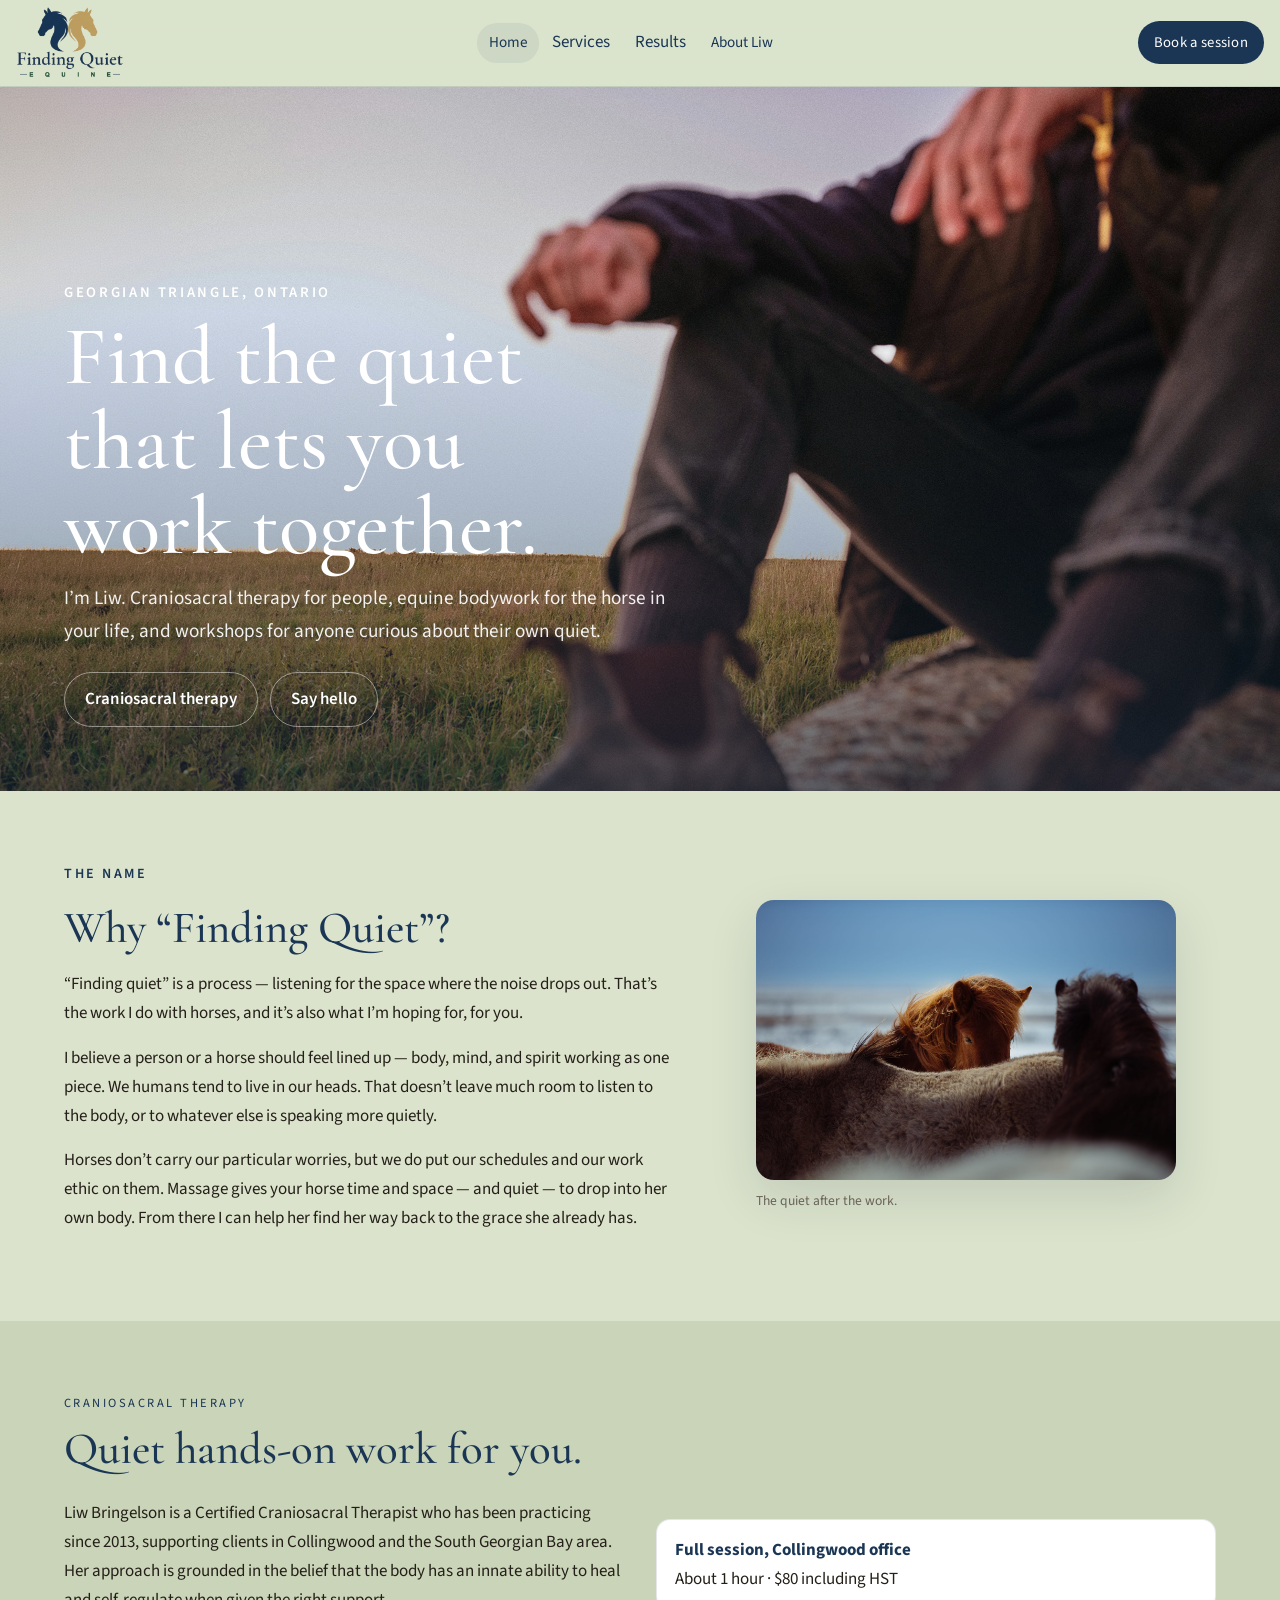
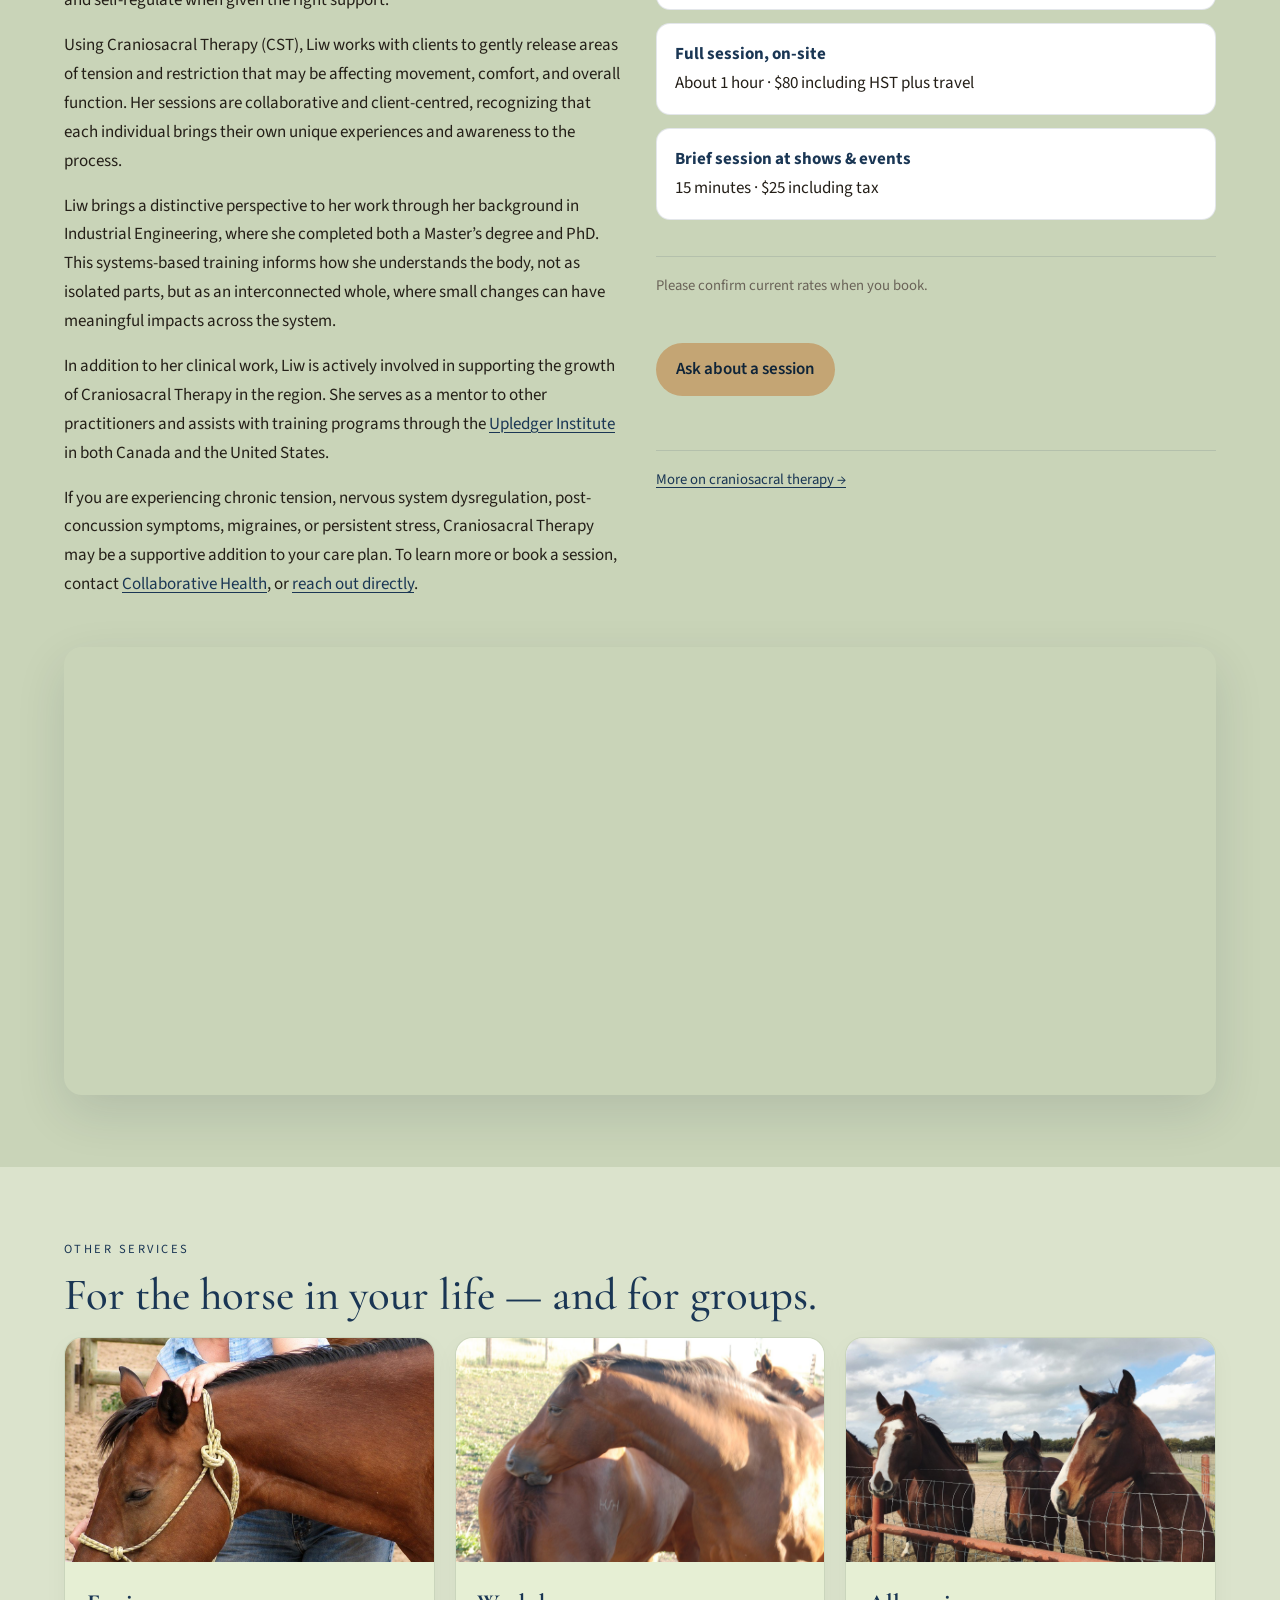
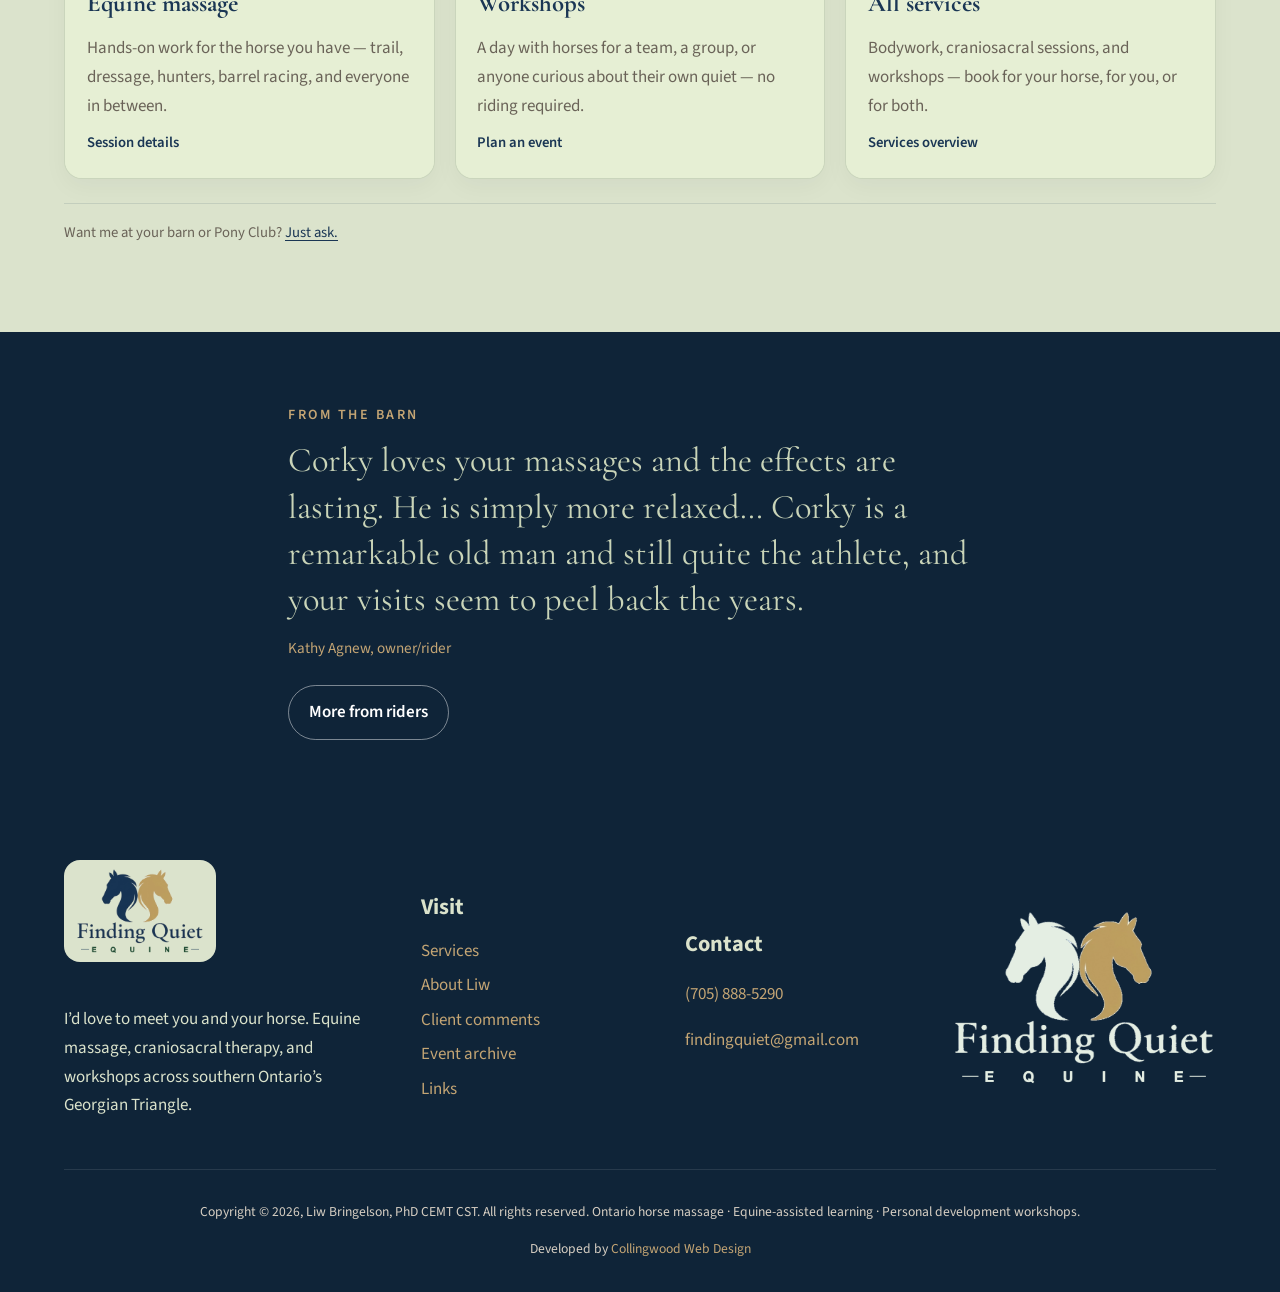
==== commit e7687f2d: "Update the home hero image. Use Find-the-quiet-that-lets-you-work-together.jpg as the homepage hero." ====
--- a/index.html
+++ b/index.html
@@ -47,7 +47,7 @@
 
   <main id="main">
     <section class="hero">
-      <img src="images/horses-drinking-2.jpg" alt="Horses drinking at a quiet pond after massage">
+      <img src="images/Find-the-quiet-that-lets-you-work-together.jpg" alt="Find the quiet that lets you work together">
       <div class="hero-copy">
         <p class="kicker">Georgian Triangle, Ontario</p>
         <h1>Find the quiet that lets you work together.</h1>
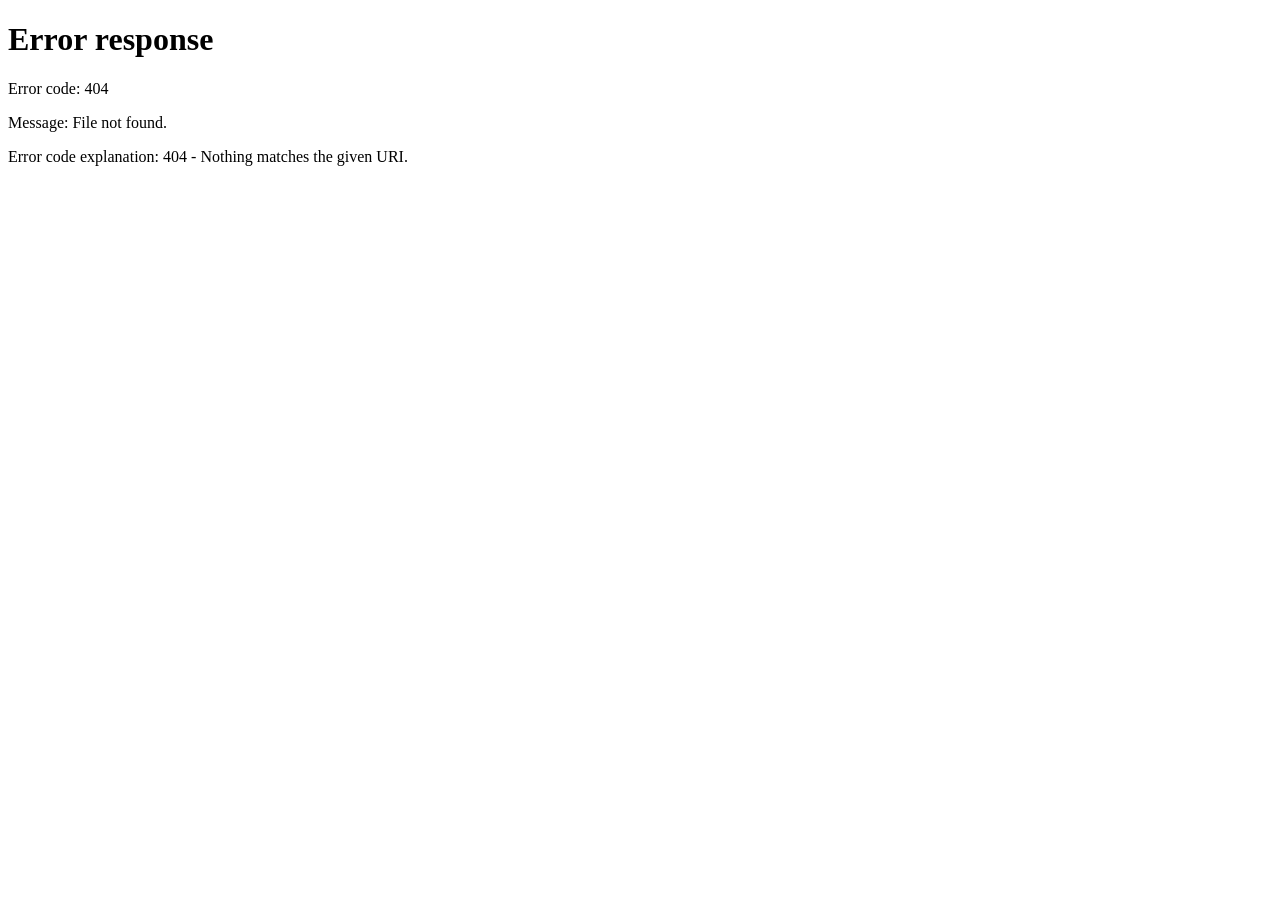
==== commit f184bc45: "Improve booking clarity, home focus, and Results UX. Split Book CST vs equine contact, tighten the h" ====
--- a/index.html
+++ b/index.html
@@ -3,122 +3,146 @@
 <head>
   <meta charset="utf-8">
   <meta name="viewport" content="width=device-width, initial-scale=1">
-  <title>Finding Quiet Equine | Craniosacral Therapy &amp; Horse Massage</title>
-  <meta name="description" content="Finding Quiet with Liw Bringelson — craniosacral therapy for people, equine bodywork, and workshops across Ontario’s Georgian Triangle.">
+  <title>Finding Quiet Equine | Wellness, Craniosacral &amp; Equine Care</title>
+  <meta name="description" content="Creating a Healthier World from Liw’s Hands to Yours. Craniosacral therapy, equine bodywork, and workshops for wellness and quality of life in Ontario’s Georgian Triangle.">
   <link rel="icon" href="favicon.png" type="image/png">
   <link rel="preconnect" href="https://fonts.googleapis.com">
   <link rel="preconnect" href="https://fonts.gstatic.com" crossorigin>
   <link href="https://fonts.googleapis.com/css2?family=Cormorant+Garamond:ital,wght@0,500;0,600;1,500&family=Source+Sans+3:wght@400;600;700&display=swap" rel="stylesheet">
   <link rel="stylesheet" href="css/styles.css">
+  <script>
+    (function () {
+      if (location.protocol !== "http:" && location.protocol !== "https:") return;
+      if (/\.html$/i.test(location.pathname)) {
+        location.replace(location.pathname.replace(/\.html$/i, "") + location.search + location.hash);
+      }
+    })();
+  </script>
 </head>
 <body>
   <a class="skip" href="#main">Skip to content</a>
   <header class="site-header">
     <div class="header-inner">
-      <a class="logo" href="index.html">
+      <a class="logo" href="./">
         <img src="images/logo.png" alt="Finding Quiet Equine" width="220" height="149">
       </a>
       <button class="nav-toggle" type="button" aria-expanded="false" aria-controls="site-nav">Menu</button>
       <nav class="site-nav" id="site-nav" aria-label="Primary">
-        <a href="index.html" aria-current="page">Home</a>
+        <a href="./" aria-current="page">Home</a>
         <div class="nav-item">
           <button type="button">Services</button>
           <div class="dropdown">
-            <a href="services.html">Overview</a>
-            <a href="equine-massage.html">Equine Massage</a>
-            <a href="craniosacral.html">Craniosacral</a>
-            <a href="workshops.html">Workshops</a>
-          </div>
-        </div>
-        <div class="nav-item">
-          <button type="button">Results</button>
-          <div class="dropdown">
-            <a href="results.html">Overview</a>
-            <a href="resources.html">Resources</a>
-            <a href="comments.html">Comments</a>
-            <a href="effects.html">Effects</a>
-          </div>
-        </div>
-        <a href="about.html">About Liw</a>
+            <a href="services">Overview</a>
+            <a href="equine-massage">Equine Massage</a>
+            <a href="craniosacral">Craniosacral</a>
+            <a href="workshops">Workshops</a>
+          </div>
+        </div>
+        <a href="results">Results</a>
+        <a href="about">About Liw</a>
       </nav>
-      <a class="header-cta" href="about.html#contact">Book a session</a>
+      <div class="header-ctas">
+        <a class="header-cta header-cta-primary" href="https://collaborativehealthgroup.janeapp.com/#/staff_member/19" rel="noopener">Book CST</a>
+        <a class="header-cta header-cta-secondary" href="about#contact">Equine contact</a>
+      </div>
     </div>
   </header>
 
   <main id="main">
     <section class="hero">
-      <img src="images/Find-the-quiet-that-lets-you-work-together.jpg" alt="Find the quiet that lets you work together">
+      <img src="images/Find-the-quiet-that-lets-you-work-together.jpg" alt="Find the quiet that lets you work together" width="1920" height="1280">
       <div class="hero-copy">
-        <p class="kicker">Georgian Triangle, Ontario</p>
+        <p class="kicker">Wellness · Georgian Triangle, Ontario</p>
         <h1>Find the quiet that lets you work together.</h1>
-        <p class="lede">I’m Liw. Craniosacral therapy for people, equine bodywork for the horse in your life, and workshops for anyone curious about their own quiet.</p>
+        <p class="lede lede-tagline">Creating a Healthier World from Liw’s Hands to Yours.</p>
         <div class="btn-row">
-          <a class="btn btn-ghost" href="#craniosacral">Craniosacral therapy</a>
-          <a class="btn btn-ghost" href="about.html#contact">Say hello</a>
-        </div>
-      </div>
-    </section>
-
-    <section class="section" id="why-finding-quiet">
+          <a class="btn btn-primary" href="https://collaborativehealthgroup.janeapp.com/#/staff_member/19" rel="noopener">Book at Collaborative Health</a>
+          <a class="btn btn-ghost" href="#other-services">Equine &amp; workshops</a>
+        </div>
+      </div>
+    </section>
+
+    <section class="booking-strip reveal" aria-label="How to book">
+      <div class="wrap booking-strip-inner">
+        <div class="booking-path">
+          <p class="booking-label">Craniosacral therapy for you</p>
+          <p>At <a href="https://collaborativehealthcollingwood.com/" rel="noopener">Collaborative Health Group</a></p>
+          <a class="btn btn-primary btn-sm" href="https://collaborativehealthgroup.janeapp.com/#/staff_member/19" rel="noopener">Book online</a>
+        </div>
+        <div class="booking-path">
+          <p class="booking-label">Equine bodywork &amp; workshops</p>
+          <p>Contact Liw directly</p>
+          <p class="booking-contact">
+            <a href="mailto:findingquiet@gmail.com">findingquiet@gmail.com</a>
+            <span aria-hidden="true"> · </span>
+            <a href="tel:+17058885290">(705) 888-5290</a>
+          </p>
+        </div>
+      </div>
+    </section>
+
+    <section class="section reveal" id="why-finding-quiet">
       <div class="wrap split">
         <div class="prose">
           <p class="eyebrow eyebrow-lg eyebrow-navy">The name</p>
           <h2>Why “Finding Quiet”?</h2>
-          <p>“Finding quiet” is a process — listening for the space where the noise drops out. That’s the work I do with horses, and it’s also what I’m hoping for, for you.</p>
+          <p>“Finding quiet” is a process — listening for the space where the noise drops out. That’s the work I do with horses, and it’s also what I’m hoping for, for you: more ease, more presence, a healthier quality of life.</p>
           <p>I believe a person or a horse should feel lined up — body, mind, and spirit working as one piece. We humans tend to live in our heads. That doesn’t leave much room to listen to the body, or to whatever else is speaking more quietly.</p>
           <p>Horses don’t carry our particular worries, but we do put our schedules and our work ethic on them. Massage gives your horse time and space — and quiet — to drop into her own body. From there I can help her find her way back to the grace she already has.</p>
         </div>
         <figure>
-          <img src="images/horses-nuzzling.jpg" alt="Horses standing close together on a cold morning">
+          <img src="images/horses-nuzzling.jpg" alt="Horses standing close together on a cold morning" width="1200" height="800">
           <figcaption class="caption">The quiet after the work.</figcaption>
         </figure>
       </div>
     </section>
 
-    <section class="section section-cream" id="craniosacral">
+    <section class="section section-cream reveal" id="craniosacral">
       <div class="wrap">
         <p class="eyebrow eyebrow-navy">Craniosacral therapy</p>
-        <h2>Quiet hands-on work for you.</h2>
+        <h2>From Liw’s hands to yours.</h2>
+        <p class="cred-line">CST · Upledger Institute · Collingwood</p>
       </div>
       <div class="wrap two-col" style="margin-top:1.5rem">
         <div class="prose">
-          <p>Liw Bringelson is a Certified Craniosacral Therapist who has been practicing since 2013, supporting clients in Collingwood and the South Georgian Bay area. Her approach is grounded in the belief that the body has an innate ability to heal and self-regulate when given the right support.</p>
-          <p>Using Craniosacral Therapy (CST), Liw works with clients to gently release areas of tension and restriction that may be affecting movement, comfort, and overall function. Her sessions are collaborative and client-centred, recognizing that each individual brings their own unique experiences and awareness to the process.</p>
-          <p>Liw brings a distinctive perspective to her work through her background in Industrial Engineering, where she completed both a Master’s degree and PhD. This systems-based training informs how she understands the body, not as isolated parts, but as an interconnected whole, where small changes can have meaningful impacts across the system.</p>
-          <p>In addition to her clinical work, Liw is actively involved in supporting the growth of Craniosacral Therapy in the region. She serves as a mentor to other practitioners and assists with training programs through the <a href="https://www.upledger.com/">Upledger Institute</a> in both Canada and the United States.</p>
-          <p>If you are experiencing chronic tension, nervous system dysregulation, post-concussion symptoms, migraines, or persistent stress, Craniosacral Therapy may be a supportive addition to your care plan. To learn more or book a session, contact <a href="https://collaborativehealthcollingwood.com/services/craniosacral-therapy/" rel="noopener">Collaborative Health</a>, or <a href="about.html#contact">reach out directly</a>.</p>
+          <p>Gentle, hands-on craniosacral therapy to ease tension, support nervous-system balance, and help you feel more at home in your body — for chronic stress, migraines, post-concussion symptoms, and everyday strain.</p>
+          <p><strong>Craniosacral therapy for you</strong> is carried out at <a href="https://collaborativehealthcollingwood.com/" rel="noopener">Collaborative Health Group</a>. <a href="craniosacral">More about Liw’s approach →</a></p>
+          <blockquote class="quote quote-compact">
+            <p>The work is quiet and deep. I leave feeling reset — less held in my body, more able to breathe.</p>
+            <footer>CST client</footer>
+          </blockquote>
+          <p class="note"><a href="https://collaborativehealthcollingwood.com/" rel="noopener">Find the clinic on the map →</a></p>
         </div>
         <div class="rate-list">
           <div class="rate">
             <strong>Full session, Collingwood office</strong>
-            About 1 hour · $80 including HST
+            About 1 hour · $80 including HST<br>
+            At Collaborative Health Group
           </div>
           <div class="rate">
             <strong>Full session, on-site</strong>
-            About 1 hour · $80 including HST plus travel
+            About 1 hour · $80 including HST plus travel<br>
+            Contact Liw to arrange
           </div>
           <div class="rate">
             <strong>Brief session at shows &amp; events</strong>
-            15 minutes · $25 including tax
+            15 minutes · $25 including tax<br>
+            Contact Liw to arrange
           </div>
           <p class="note">Please confirm current rates when you book.</p>
-          <p><a class="btn btn-primary" href="about.html#contact">Ask about a session</a></p>
-          <p class="note"><a href="craniosacral.html">More on craniosacral therapy →</a></p>
-        </div>
-      </div>
-      <div class="wrap map-embed" style="margin-top:2rem">
-        <iframe src="https://www.google.com/maps/embed?pb=!1m18!1m12!1m3!1d2845.6629522701023!2d-80.22694659999999!3d44.501572599999996!2m3!1f0!2f0!3f0!3m2!1i1024!2i768!4f13.1!3m3!1m2!1s0x882a7bd9382f4d71%3A0x2194c592717ca873!2sCollaborative%20Health%20Group!5e0!3m2!1sen!2sca!4v1789477790032!5m2!1sen!2sca" title="Collaborative Health Group on Google Maps" width="600" height="450" style="border:0;" allowfullscreen="" loading="lazy" referrerpolicy="strict-origin-when-cross-origin"></iframe>
-      </div>
-    </section>
-
-    <section class="section">
+          <p><a class="btn btn-primary" href="https://collaborativehealthgroup.janeapp.com/#/staff_member/19" rel="noopener">Book at Collaborative Health</a></p>
+        </div>
+      </div>
+    </section>
+
+    <section class="section reveal" id="other-services">
       <div class="wrap">
         <p class="eyebrow eyebrow-navy">Other services</p>
         <h2>For the horse in your life — and for groups.</h2>
-        <div class="cards">
-          <a class="card" href="equine-massage.html">
+        <div class="cards cards-two">
+          <a class="card card-featured" href="equine-massage">
             <div class="card-media">
-              <img src="images/woman-petting-horse.jpg" alt="Liw with a calm bay horse">
+              <img src="images/woman-petting-horse.jpg" alt="Liw with a calm bay horse" width="900" height="600">
             </div>
             <div class="card-body">
               <h3>Equine massage</h3>
@@ -126,9 +150,9 @@
               <span class="more">Session details</span>
             </div>
           </a>
-          <a class="card" href="workshops.html">
+          <a class="card card-featured" href="workshops">
             <div class="card-media">
-              <img src="images/horses-resting.jpg" alt="Two horses resting, one leaning along the other’s side. Photo: Cheryl Dudley, CC BY 2.0" title="Cheryl Dudley, CC BY 2.0">
+              <img src="images/horses-resting.jpg" alt="Two horses resting, one leaning along the other’s side" width="900" height="600">
             </div>
             <div class="card-body">
               <h3>Workshops</h3>
@@ -136,29 +160,19 @@
               <span class="more">Plan an event</span>
             </div>
           </a>
-          <a class="card" href="services.html">
-            <div class="card-media">
-              <img src="images/bay-horses-fence.jpg" alt="Three bay horses looking over a farm fence">
-            </div>
-            <div class="card-body">
-              <h3>All services</h3>
-              <p>Bodywork, craniosacral sessions, and workshops — book for your horse, for you, or for both.</p>
-              <span class="more">Services overview</span>
-            </div>
-          </a>
-        </div>
-        <p class="note">Want me at your barn or Pony Club? <a href="about.html#contact">Just ask.</a></p>
-      </div>
-    </section>
-
-    <section class="section section-navy">
+        </div>
+        <p class="note">Email <a href="mailto:findingquiet@gmail.com">findingquiet@gmail.com</a> or call <a href="tel:+17058885290">(705) 888-5290</a>.</p>
+      </div>
+    </section>
+
+    <section class="section section-navy reveal">
       <div class="wrap quote-feature">
         <p class="eyebrow eyebrow-lg">From the barn</p>
         <blockquote>
           <p>Corky loves your massages and the effects are lasting. He is simply more relaxed… Corky is a remarkable old man and still quite the athlete, and your visits seem to peel back the years.</p>
           <footer>Kathy Agnew, owner/rider</footer>
         </blockquote>
-        <a class="btn btn-ghost" href="comments.html">More from riders</a>
+        <a class="btn btn-ghost" href="results#comments">More from riders</a>
       </div>
     </section>
   </main>
@@ -166,23 +180,25 @@
   <footer class="site-footer">
     <div class="wrap footer-grid">
       <div>
-        <a class="footer-logo" href="index.html">
+        <a class="footer-logo" href="./">
           <img src="images/logo.png" alt="Finding Quiet Equine" width="220" height="149">
         </a>
-        <p>I’d love to meet you and your horse. Equine massage, craniosacral therapy, and workshops across southern Ontario’s Georgian Triangle.</p>
+        <p>Creating a Healthier World from Liw’s Hands to Yours. Craniosacral therapy, equine bodywork, and workshops for wellness across southern Ontario’s Georgian Triangle.</p>
       </div>
       <div>
         <h3>Visit</h3>
         <ul>
-          <li><a href="services.html">Services</a></li>
-          <li><a href="about.html">About Liw</a></li>
-          <li><a href="comments.html">Client comments</a></li>
-          <li><a href="events.html">Event archive</a></li>
-          <li><a href="links.html">Links</a></li>
+          <li><a href="services">Services</a></li>
+          <li><a href="about">About Liw</a></li>
+          <li><a href="results">Results</a></li>
+          <li><a href="events">Event archive</a></li>
+          <li><a href="links">Links</a></li>
         </ul>
       </div>
       <div>
-        <h3>Contact</h3>
+        <h3>Book / contact</h3>
+        <p><a href="https://collaborativehealthgroup.janeapp.com/#/staff_member/19" rel="noopener">Book CST at Collaborative Health</a></p>
+        <p>Equine &amp; workshops:</p>
         <p><a href="tel:+17058885290">(705) 888-5290</a></p>
         <p><a href="mailto:findingquiet@gmail.com">findingquiet@gmail.com</a></p>
       </div>
--- a/css/styles.css
+++ b/css/styles.css
@@ -128,6 +128,10 @@
   color: var(--white);
 }
 
+.nav-mobile-cta {
+  display: none;
+}
+
 .site-nav {
   display: flex;
   align-items: center;
@@ -168,25 +172,60 @@
 
 .dropdown {
   display: none;
-  position: absolute;
-  top: calc(100% + 0.35rem);
+  position: fixed;
+  top: var(--header-h);
   left: 0;
-  min-width: 13rem;
+  right: 0;
+  width: 100%;
+  min-width: 0;
   background: var(--white);
-  border: 1px solid var(--line);
-  border-radius: 14px;
+  border: 0;
+  border-bottom: 1px solid var(--line);
+  border-radius: 0;
   box-shadow: var(--shadow);
-  padding: 0.4rem;
-  z-index: 20;
-}
-
-.nav-item.open .dropdown,
-.nav-item:hover .dropdown {
-  display: grid;
+  padding: 1.1rem 3.5rem 1.1rem 1rem;
+  z-index: 30;
+  align-items: center;
+  justify-content: center;
+  flex-wrap: wrap;
+  gap: 0.35rem 0.5rem;
+}
+
+.nav-item.open .dropdown {
+  display: flex;
 }
 
 .dropdown a {
   border-radius: 10px;
+  padding: 0.7rem 1.15rem;
+  font-size: 1.02rem;
+  min-width: 10rem;
+  text-align: center;
+}
+
+.dropdown-close {
+  position: absolute;
+  top: 50%;
+  right: max(1rem, calc((100vw - 80rem) / 2 + 1rem));
+  transform: translateY(-50%);
+  width: 2.4rem;
+  height: 2.4rem;
+  display: inline-flex;
+  align-items: center;
+  justify-content: center;
+  border: 1px solid var(--line);
+  border-radius: 999px;
+  background: var(--paper);
+  color: var(--navy);
+  font: inherit;
+  font-size: 1.45rem;
+  line-height: 1;
+  cursor: pointer;
+  padding: 0;
+}
+
+.dropdown-close:hover {
+  background: rgba(26, 54, 84, 0.07);
 }
 
 .header-cta {
@@ -206,6 +245,24 @@
   background: var(--navy-soft);
 }
 
+.header-ctas {
+  display: flex;
+  align-items: center;
+  gap: 0.45rem;
+  flex-shrink: 0;
+}
+
+.header-cta-secondary {
+  background: transparent;
+  color: var(--navy) !important;
+  border: 1px solid color-mix(in srgb, var(--navy) 35%, transparent);
+}
+
+.header-cta-secondary:hover {
+  background: rgba(26, 54, 84, 0.07);
+  color: var(--navy) !important;
+}
+
 .hero {
   position: relative;
   min-height: min(82vh, 44rem);
@@ -296,6 +353,21 @@
   color: rgba(255, 255, 255, 0.92);
 }
 
+.lede-tagline {
+  font-family: var(--font-display);
+  font-size: clamp(1.35rem, 2.6vw, 1.9rem);
+  font-style: italic;
+  font-weight: 500;
+  line-height: 1.25;
+  max-width: 26rem;
+  margin-bottom: 0.7rem;
+  color: var(--white);
+}
+
+.lede-tagline + .lede {
+  margin-top: 0;
+}
+
 .btn-row {
   display: flex;
   flex-wrap: wrap;
@@ -359,11 +431,12 @@
 }
 
 .section {
-  padding: 4.5rem 0;
+  padding: 5.5rem 0;
 }
 
 .section-cream {
   background: var(--cream);
+  border-block: 1px solid color-mix(in srgb, var(--sage) 22%, transparent);
 }
 
 .section-navy {
@@ -407,6 +480,14 @@
   color: var(--navy);
 }
 
+.prose h3 {
+  font-family: var(--font-display);
+  font-size: 1.45rem;
+  font-weight: 500;
+  margin: 1.5rem 0 0.5rem;
+  color: var(--navy);
+}
+
 .section-navy h2 {
   color: var(--cream);
 }
@@ -447,7 +528,12 @@
 .cards {
   display: grid;
   grid-template-columns: repeat(3, 1fr);
-  gap: 1.25rem;
+  gap: 1.5rem;
+}
+
+.cards-two {
+  grid-template-columns: repeat(2, 1fr);
+  gap: 1.75rem;
 }
 
 .card {
@@ -471,6 +557,10 @@
   background: #c5b89a;
 }
 
+.card-featured .card-media {
+  height: 18rem;
+}
+
 .card-media img,
 .card img {
   width: 100%;
@@ -480,6 +570,10 @@
   flex-shrink: 0;
 }
 
+.card-featured .card-media img {
+  height: 18rem;
+}
+
 .card-body {
   padding: 1.25rem 1.35rem 1.4rem;
   display: flex;
@@ -715,6 +809,122 @@
   margin-top: 1.5rem;
 }
 
+.booking-strip {
+  background: var(--navy-deep);
+  color: rgba(255, 255, 255, 0.92);
+  padding: 1.6rem 0;
+}
+
+.booking-strip a {
+  color: var(--cream);
+}
+
+.booking-strip a:hover {
+  color: var(--white);
+}
+
+.booking-strip-inner {
+  display: grid;
+  grid-template-columns: 1fr 1fr;
+  gap: 1.5rem 2rem;
+  align-items: center;
+}
+
+.booking-label {
+  margin: 0 0 0.25rem;
+  font-size: 0.78rem;
+  letter-spacing: 0.16em;
+  text-transform: uppercase;
+  color: var(--tan);
+  font-weight: 600;
+}
+
+.booking-path p {
+  margin: 0 0 0.55rem;
+}
+
+.booking-contact {
+  margin: 0 !important;
+  font-weight: 600;
+}
+
+.cred-line {
+  margin: -0.35rem 0 0;
+  color: var(--sage);
+  font-size: 0.98rem;
+  letter-spacing: 0.04em;
+}
+
+.quote-compact {
+  margin: 1.25rem 0;
+  padding: 1rem 1.15rem;
+  background: var(--white);
+  border-radius: 14px;
+  border-left: 3px solid var(--tan);
+}
+
+.quote-compact p {
+  font-family: var(--font-display);
+  font-size: 1.25rem;
+  font-style: italic;
+  margin: 0 0 0.5rem;
+  color: var(--navy);
+}
+
+.quote-compact footer {
+  font-size: 0.9rem;
+  color: var(--muted);
+}
+
+.btn-sm {
+  padding: 0.5rem 0.95rem;
+  font-size: 0.9rem;
+}
+
+.results-jump {
+  display: flex;
+  flex-wrap: wrap;
+  gap: 0.5rem;
+  margin: 1.25rem 0 0;
+  padding: 0;
+  list-style: none;
+}
+
+.results-jump a {
+  display: inline-flex;
+  text-decoration: none;
+  padding: 0.45rem 0.95rem;
+  border-radius: 999px;
+  background: var(--card);
+  border: 1px solid var(--line);
+  color: var(--navy);
+  font-weight: 600;
+  font-size: 0.92rem;
+}
+
+.results-jump a:hover {
+  background: var(--cream);
+}
+
+.reveal {
+  opacity: 0;
+  transform: translateY(1.1rem);
+  transition: opacity 0.7s ease, transform 0.7s ease;
+}
+
+.reveal.is-visible {
+  opacity: 1;
+  transform: none;
+}
+
+@media (prefers-reduced-motion: reduce) {
+  .reveal {
+    opacity: 1;
+    transform: none;
+    transition: none;
+  }
+}
+
 .contact-panel {
   display: grid;
   grid-template-columns: 1.2fr 0.8fr;
@@ -847,10 +1057,12 @@
 
   .split,
   .cards,
+  .cards-two,
   .photo-row,
   .contact-panel,
   .compare,
-  .two-col {
+  .two-col,
+  .booking-strip-inner {
     grid-template-columns: 1fr;
   }
 
@@ -897,8 +1109,15 @@
     margin-left: auto;
   }
 
-  .header-cta {
+  .header-cta,
+  .header-ctas {
     display: none;
+  }
+
+  .nav-mobile-cta {
+    display: inline-flex;
+    margin-top: 0.35rem;
+    font-weight: 600;
   }
 
   .site-nav {
@@ -923,12 +1142,29 @@
     display: none;
     box-shadow: none;
     border: 0;
-    padding: 0 0 0 0.7rem;
+    border-radius: 0;
+    padding: 0.35rem 2.5rem 0.35rem 0.7rem;
     background: transparent;
+    justify-content: flex-start;
   }
 
   .nav-item.open .dropdown {
-    display: grid;
+    display: flex;
+    flex-direction: column;
+    align-items: stretch;
+  }
+
+  .dropdown a {
+    padding: 0.45rem 0.7rem;
+  }
+
+  .dropdown-close {
+    top: 0.35rem;
+    right: 0.15rem;
+    transform: none;
+    width: 2rem;
+    height: 2rem;
+    font-size: 1.25rem;
   }
 }
 
